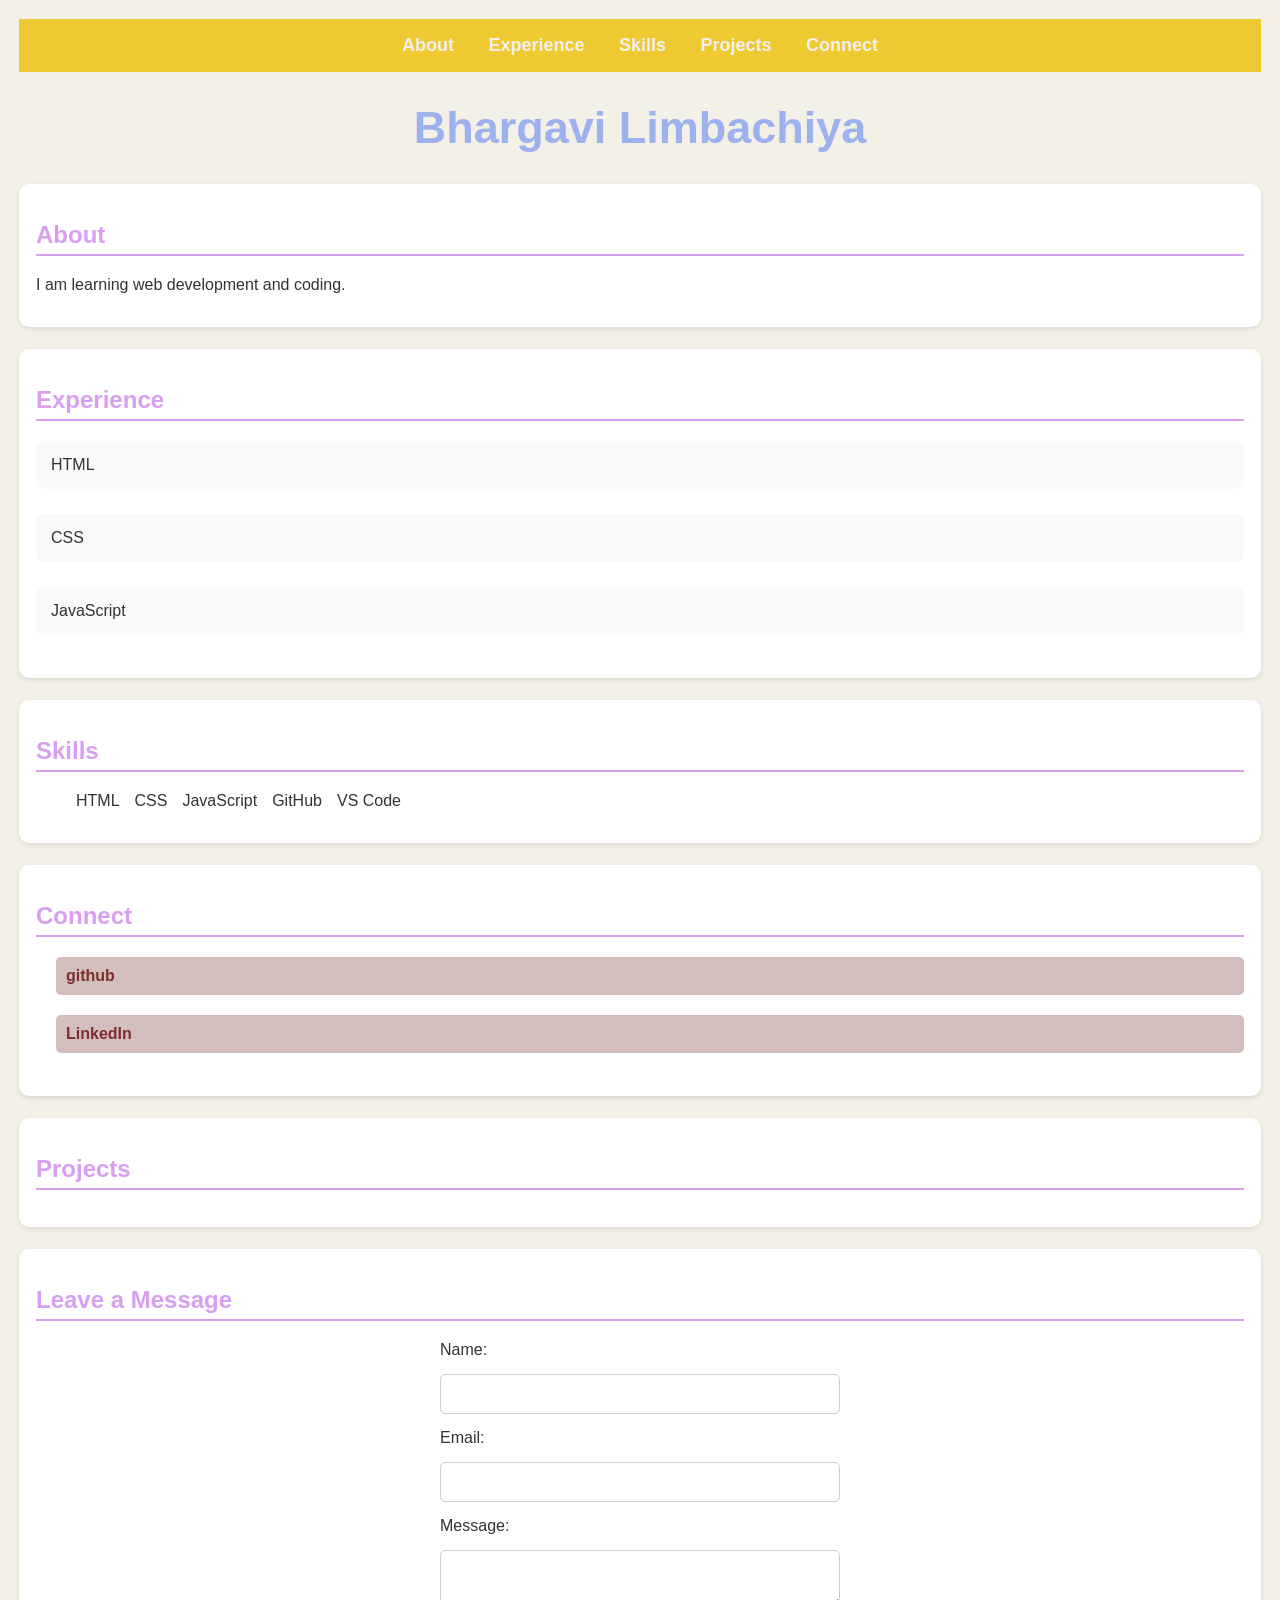
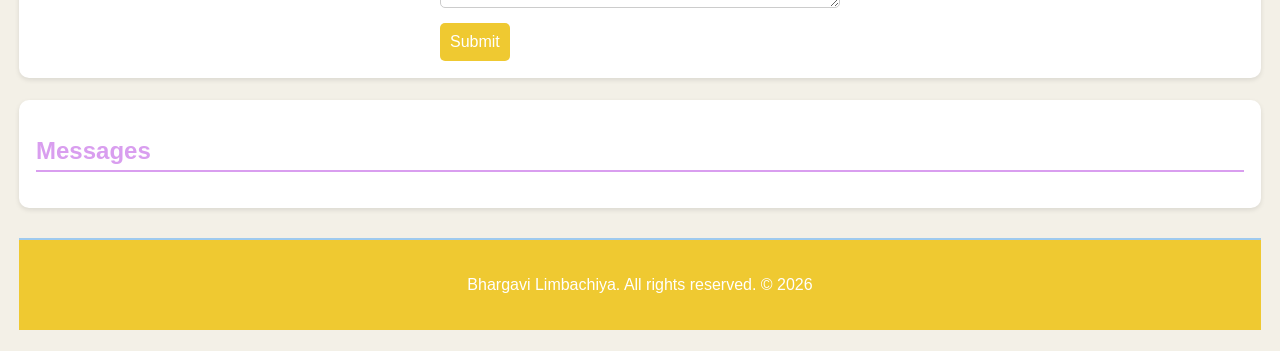
==== index.html @ 686ed402 "form and functionality added" ====
<!DOCTYPE html>
<html>

<head>
    <title>Bhargavi Limbachiya</title>

    <meta charset="UTF-8">
    <meta name="description" content="Personal Portfolio page">
    <meta name="viewport" content="width=device-width, initial-scale=1.0">
    <link rel="stylesheet" href="css/index.css">
</head>
<body>

     <nav>
        <a href="#About">About</a>
        <a href="#Experience">Experience</a>
        <a href="#skills">Skills</a> 
        <a href="#Projects">Projects</a>
        <a href="#Connect">Connect</a>
    </nav>
    
    <h1>Bhargavi Limbachiya</h1>

    <section id="About">
        <h2>About</h2>
        <p>I am learning web development and coding.</p>
    </section>

    <section id="Experience">
        <h2>Experience</h2>

        <ul>
            <li>HTML</li>
            <li>CSS</li>
            <li>JavaScript</li>
        </ul>
    </section>

    <section id="skills">
        <h2>Skills</h2>

        <ul>
        </ul>
    </section>

    <section id="Connect">
        <h2>Connect</h2>

        <ul>
            <li>
                <a href="https://github.com/blimbachiya-design">github</a>
            </li>

            <li>
                <a href="https://www.linkedin.com/in/bhargavi-limbachiya/">LinkedIn</a>
            </li>
        </ul>
    </section>

    <section id="Projects">
        <h2>Projects</h2>
                
        <ul>
        </ul>
    </section>

    <section id="leave-message">
        <h2>Leave a Message</h2>

        <form name="leave_message" id="leave_message">
            <label for="name">Name:</label>
            <input type="text" id="name" name="usersName" required>

            <label for="email">Email:</label>
            <input type="email" id="email" name="usersEmail" required>

            <label for="message">Message:</label>
            <textarea id="message" name="usersMessage" required></textarea>

            <button type="submit">Submit</button>
        </form>
    </section>

    <section id="messages">
        <h2>Messages</h2>
        <ul></ul>
    </section>

    <script src="js/index.js"></script>
</body>
</html
---- css/index.css ----
body {
    background-color: #f3f0e7;
    color: #333;
    font-family: 'Comic Sans MS', cursive, sans-serif;
    margin: 0;
    padding: 19px;
}

nav {
    background-color: #efc931;
    padding: 16px;
    text-align: center;
}

nav a {
    color: #f3f0f0;
    text-decoration: none;
    font-size: 18px;
    margin: 0 15px;
    font-weight: bold;
}

nav a:hover {
    color: #330f0f;
}

h1 {
    color: #9eb1ef;
    text-align: center;
    font-size: 45px;
    margin-top: 30px;
}

h2 {
    color: #d99eef;
    margin-top: 20px;
    border-bottom: 2px solid #d99eef;
    padding-bottom: 5px;
}

section {
    margin: 22px 0;
    padding: 17px;
    background-color: #fff;
    border-radius: 10px;
    box-shadow: 0 2px 5px rgba(0, 0, 0, 0.1);
}

#Experience ul {
    display: flex;
    flex-direction: column;
    gap: 15px;
    padding:0%;
}

#Experience li {
    display: flex;
    justify-content: space-between;
    align-items: center;
    background-color: #f9f9f9;
    padding: 15px;
    border-radius: 8px;
    list-style-type: none;
    margin-bottom: 10px;
}

#Connect ul {
    display: flex;
    flex-direction: column;
    gap: 10px;
    padding:0%;
    list-style-type: square;
    padding-left: 20px;
}

#Connect li {
    background-color: #d3bebe;
    padding: 10px;
    border-radius: 5px;
    list-style-type: none;
    margin-bottom: 10px;
}

#Connect li a {
    color: #660606c8;
    text-decoration: none;
    font-weight: bold;
}

#skills ul {
    display: flex;
    flex-wrap: wrap;
    gap: 15px;
}

#skills li {
    list-style-type: none;
}

form {
    display: flex;
    flex-direction: column;
    gap: 15px;
    max-width: 400px;
    margin: 0 auto;
}

input, textarea {
    padding: 10px;
    border: 1px solid #ccc;
    border-radius: 5px;
    font-size: 16px;
}

button {
    width: fit-content;
    padding: 10px;
    background-color: #efc931;
    color: #fff;
    border: none;
    border-radius: 5px;
    font-size: 16px;
    cursor: pointer;
}

footer {
    text-align: center;
    padding: 20px;
    background-color: #efc931;
    color: #fff;
    margin-top: 30px;
    border-top: 2px solid #9ecaef;}
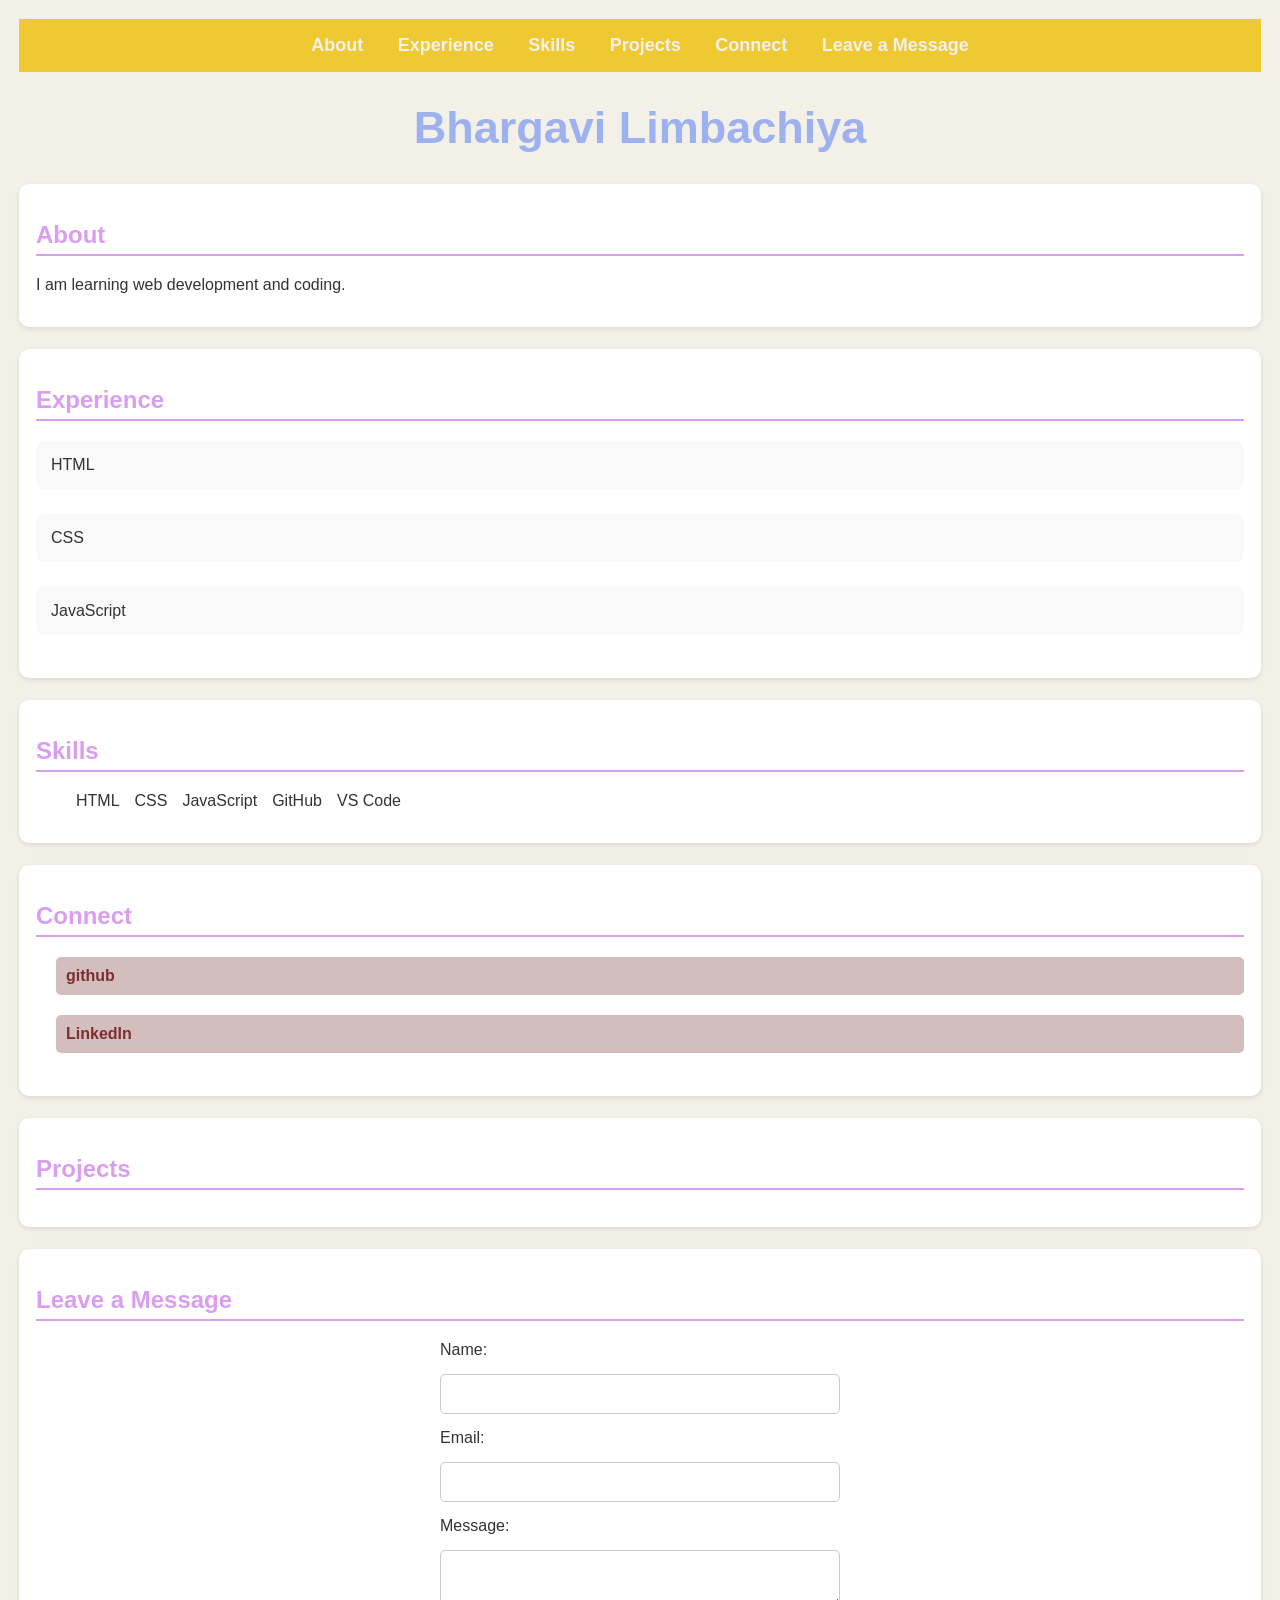
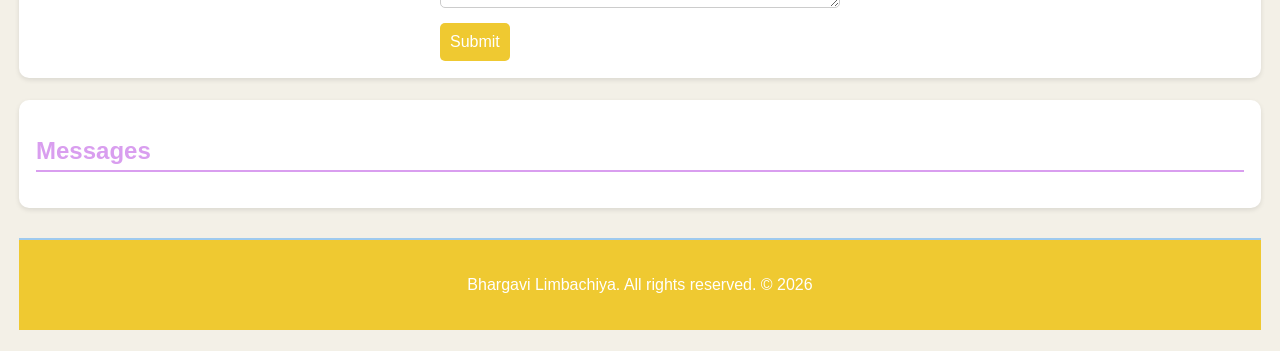
==== commit eb21b97b: "added leave message navigation link" ====
--- a/index.html
+++ b/index.html
@@ -17,6 +17,7 @@
         <a href="#skills">Skills</a> 
         <a href="#Projects">Projects</a>
         <a href="#Connect">Connect</a>
+        <a href="#leave-message">Leave a Message</a>
     </nav>
     
     <h1>Bhargavi Limbachiya</h1>
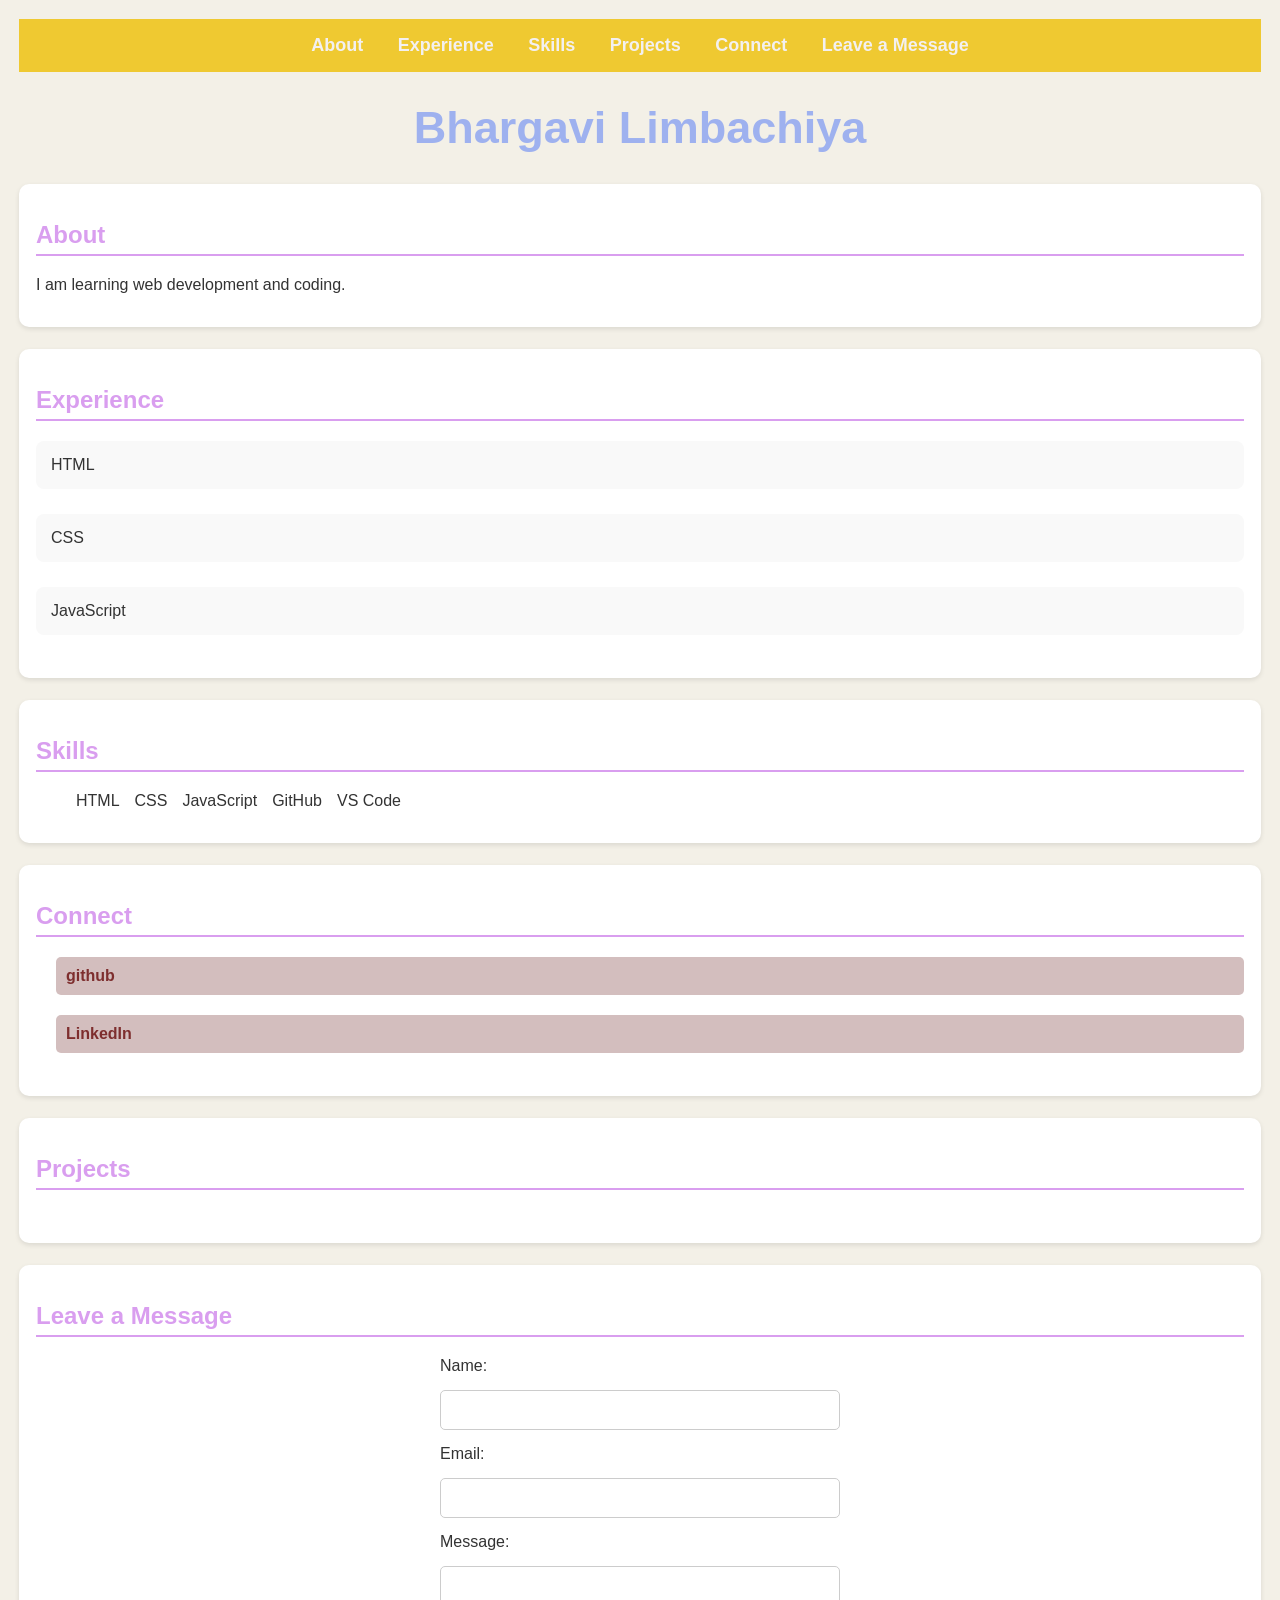
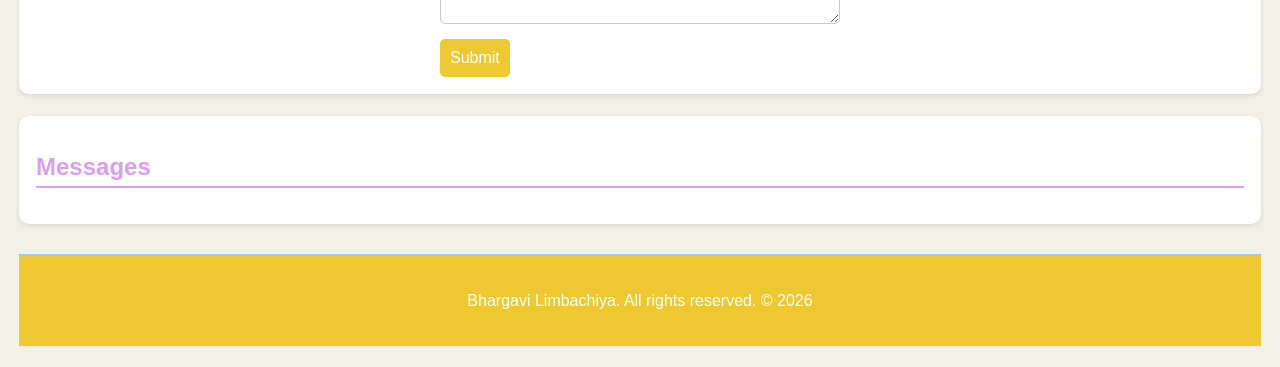
==== commit 80712581: "API fetch completed" ====
--- a/index.html
+++ b/index.html
@@ -15,7 +15,7 @@
         <a href="#About">About</a>
         <a href="#Experience">Experience</a>
         <a href="#skills">Skills</a> 
-        <a href="#Projects">Projects</a>
+        <a href="#projects">Projects</a>
         <a href="#Connect">Connect</a>
         <a href="#leave-message">Leave a Message</a>
     </nav>
--- a/css/index.css
+++ b/css/index.css
@@ -130,4 +130,24 @@
     background-color: #efc931;
     color: #fff;
     margin-top: 30px;
-    border-top: 2px solid #9ecaef;}+    border-top: 2px solid #9ecaef;}
+
+#Projects ul {
+    display: flex;
+    flex-direction: column;
+    gap: 15px;
+    padding:0%;
+    flex-wrap: wrap;
+}
+
+#Projects li {
+    display: flex;
+    justify-content: space-between;
+    align-items: center;
+    background-color: #f9f9f9;
+    color: #333;
+    padding: 15px;
+    border-radius: 8px;
+    list-style-type: none;
+    margin-bottom: 10px;
+}
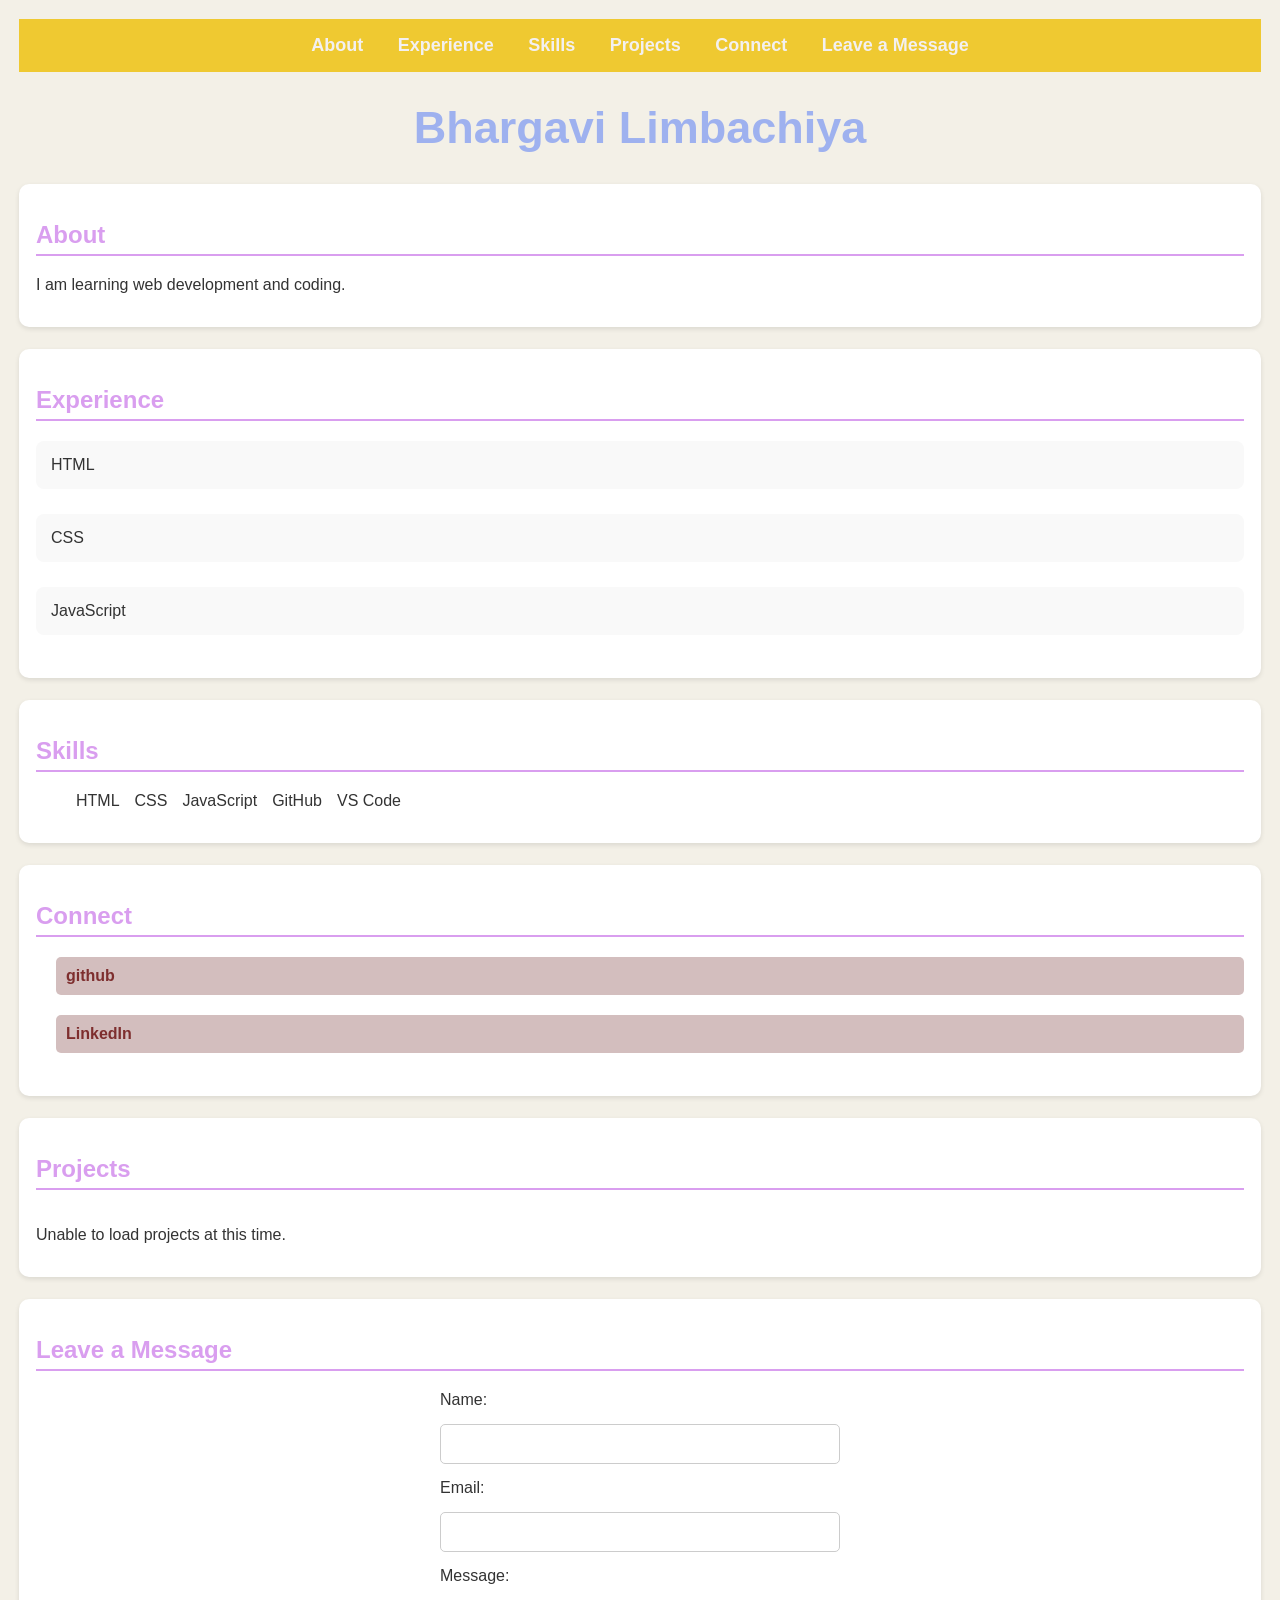
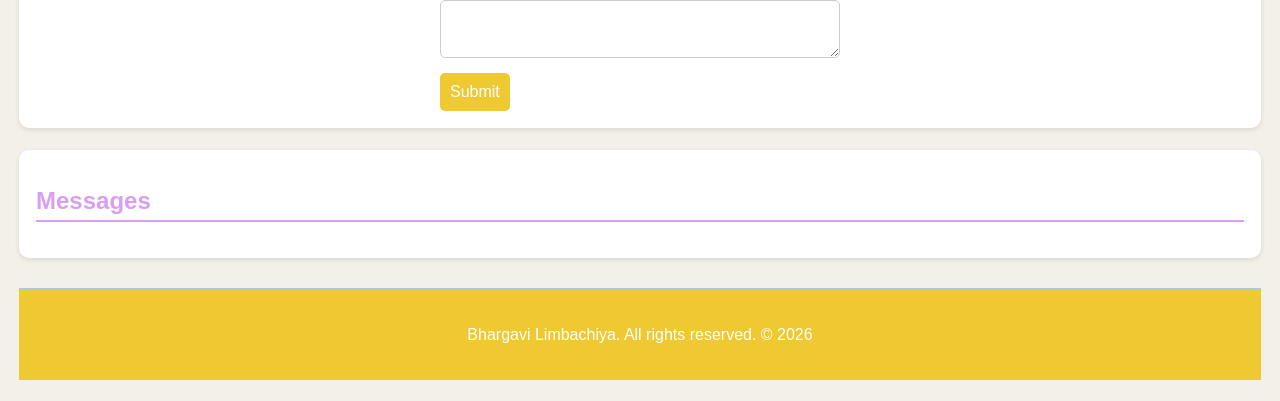
==== commit 747d2170: "fixed lesson 9 feedback fromCTD's Airhub" ====
--- a/index.html
+++ b/index.html
@@ -15,7 +15,7 @@
         <a href="#About">About</a>
         <a href="#Experience">Experience</a>
         <a href="#skills">Skills</a> 
-        <a href="#projects">Projects</a>
+        <a href="#Projects">Projects</a>
         <a href="#Connect">Connect</a>
         <a href="#leave-message">Leave a Message</a>
     </nav>
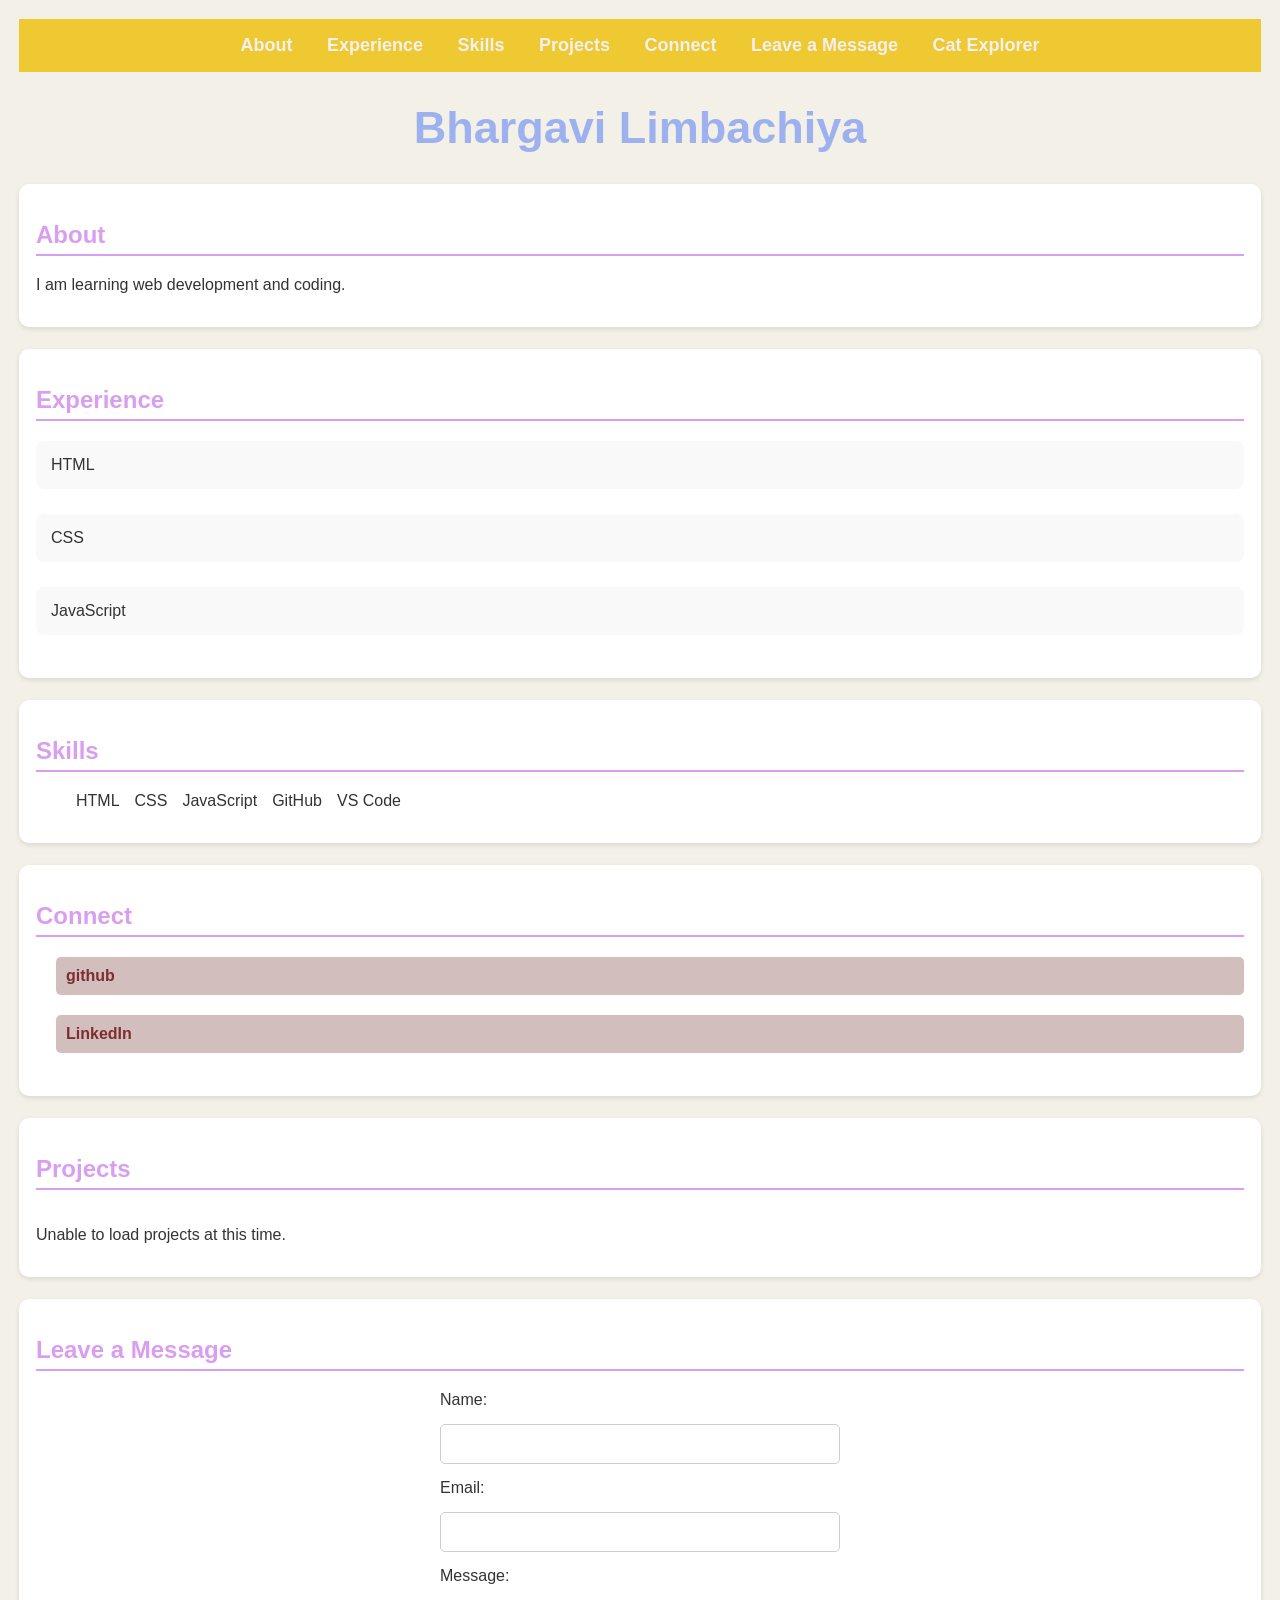
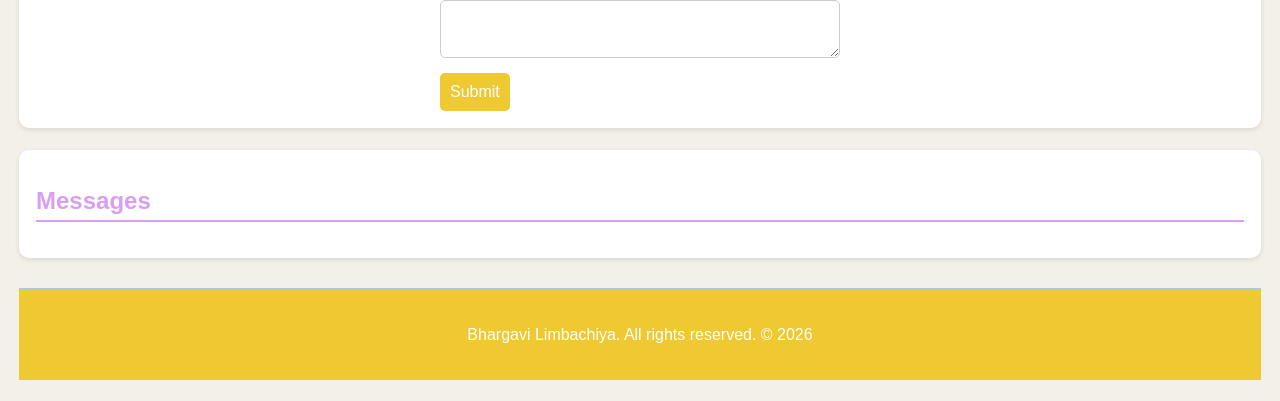
==== commit 88ce5c7f: "added cat explorer open api page" ====
--- a/index.html
+++ b/index.html
@@ -18,6 +18,8 @@
         <a href="#Projects">Projects</a>
         <a href="#Connect">Connect</a>
         <a href="#leave-message">Leave a Message</a>
+
+        <a href="openapi.html">Cat Explorer</a>
     </nav>
     
     <h1>Bhargavi Limbachiya</h1>
@@ -89,4 +91,4 @@
 
     <script src="js/index.js"></script>
 </body>
-</html
+</html>
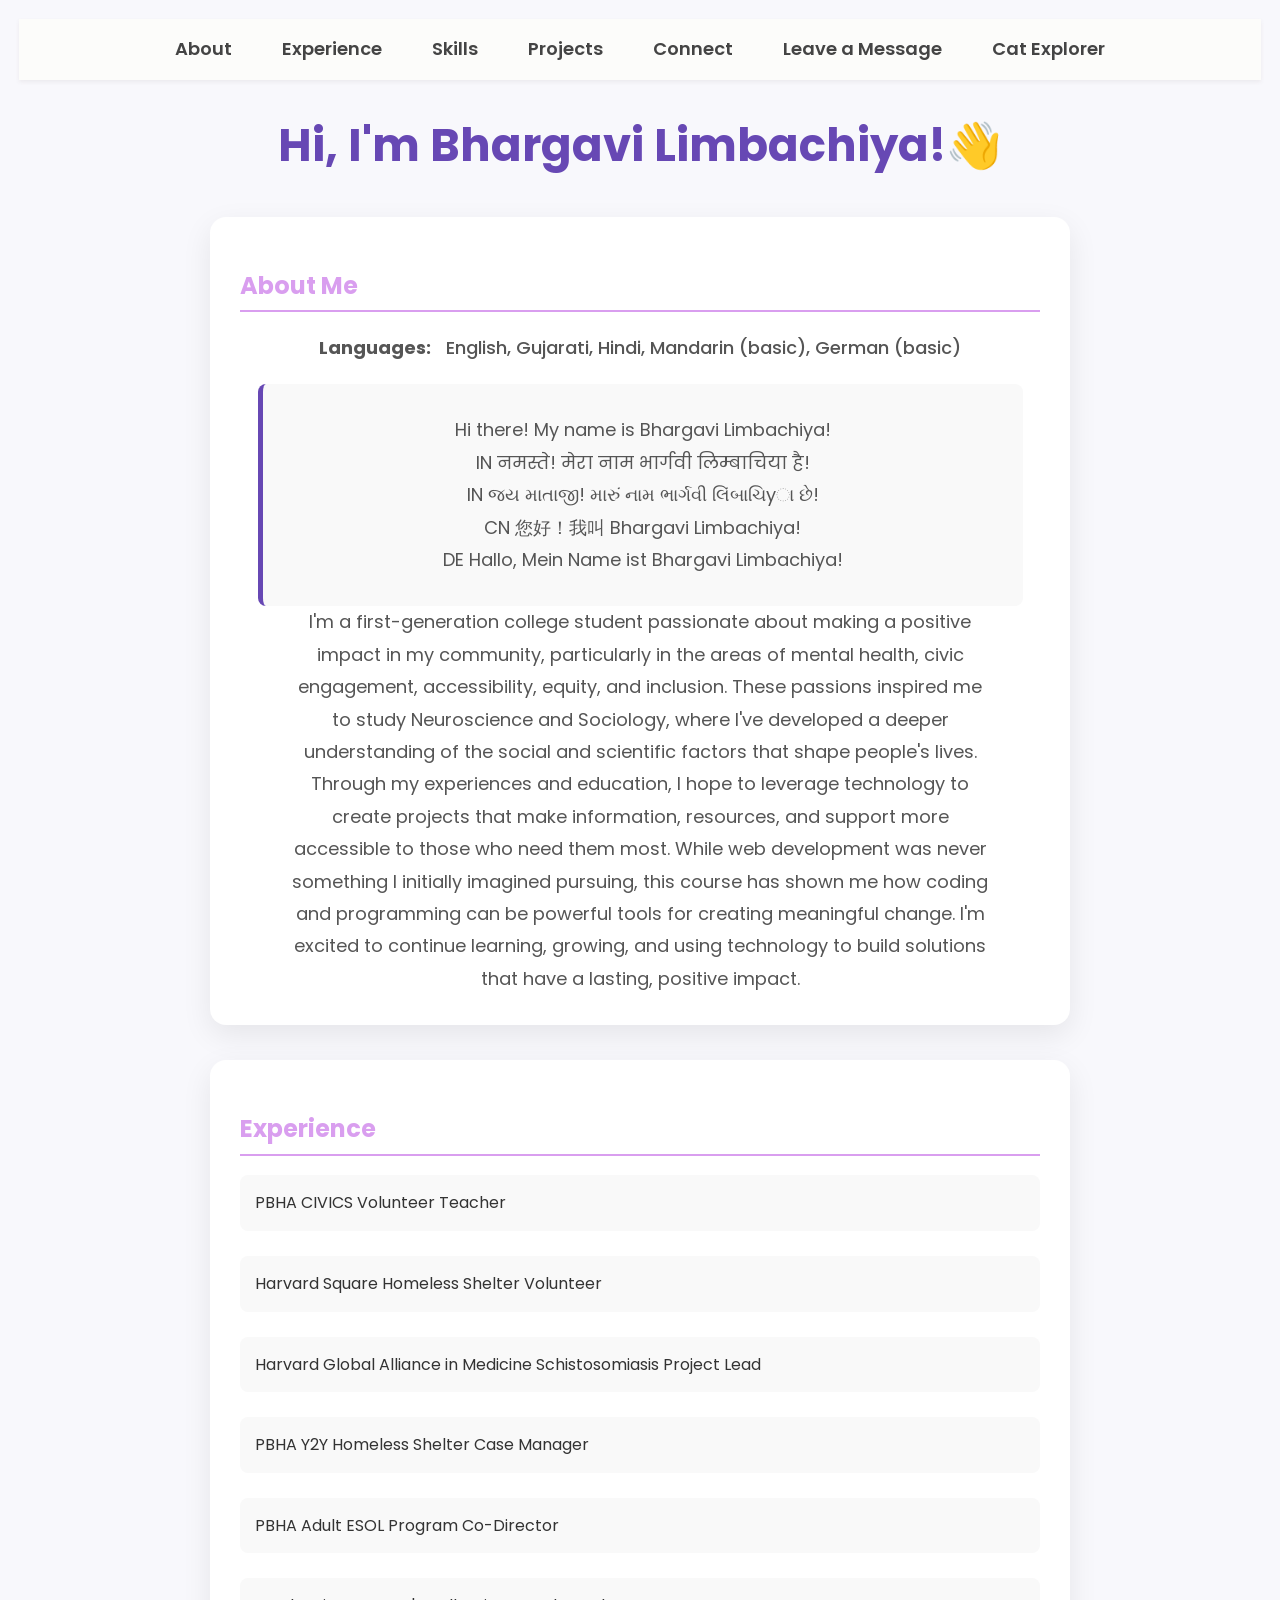
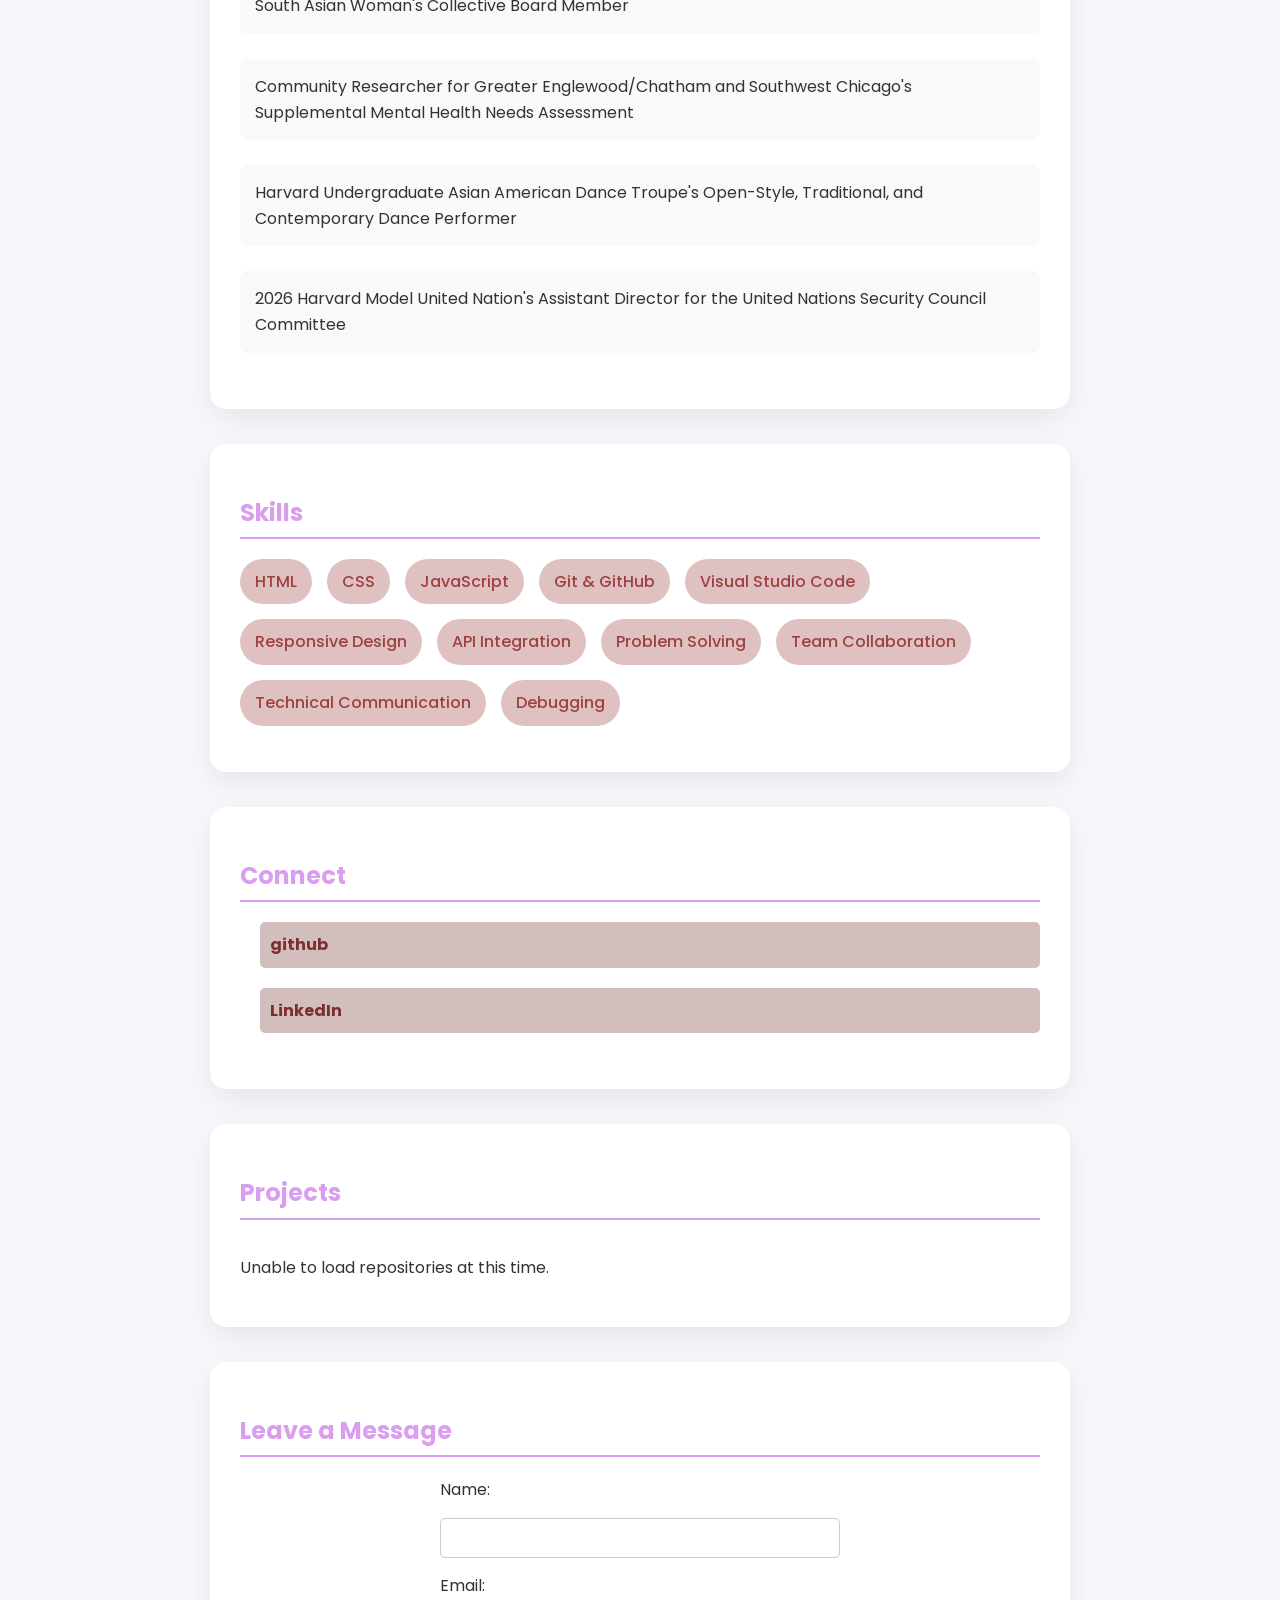
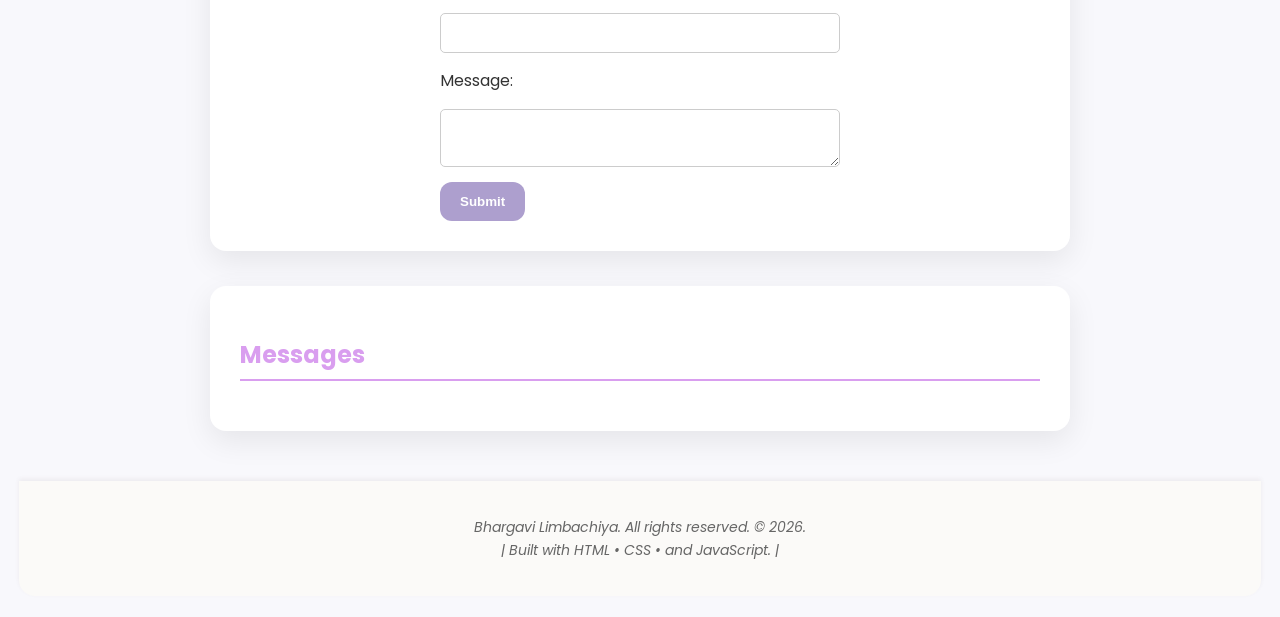
==== commit a9026f7b: "completed final portfolio" ====
--- a/index.html
+++ b/index.html
@@ -8,6 +8,9 @@
     <meta name="description" content="Personal Portfolio page">
     <meta name="viewport" content="width=device-width, initial-scale=1.0">
     <link rel="stylesheet" href="css/index.css">
+    <link rel="preconnect" href="https://fonts.googleapis.com">
+    <link rel="preconnect" href="https://fonts.gstatic.com" crossorigin>
+    <link href="https://fonts.googleapis.com/css2?family=Poppins:wght@300;400;500;600;700&display=swap" rel="stylesheet">
 </head>
 <body>
 
@@ -15,27 +18,47 @@
         <a href="#About">About</a>
         <a href="#Experience">Experience</a>
         <a href="#skills">Skills</a> 
-        <a href="#Projects">Projects</a>
+        <a href="#projects">Projects</a>
         <a href="#Connect">Connect</a>
         <a href="#leave-message">Leave a Message</a>
 
         <a href="openapi.html">Cat Explorer</a>
     </nav>
     
-    <h1>Bhargavi Limbachiya</h1>
+    <h1>Hi, I'm Bhargavi Limbachiya!👋</h1>
 
     <section id="About">
-        <h2>About</h2>
-        <p>I am learning web development and coding.</p>
+        <h2>About Me</h2>
+        <p class="languages">
+             <strong>Languages:</strong> English, Gujarati, Hindi, Mandarin (basic), German (basic) 
+        </p>
+
+        <div class="hello-box">
+
+            <p>Hi there! My name is Bhargavi Limbachiya!</p>
+            <p>IN नमस्ते! मेरा नाम भार्गवी लिम्बाचिया है! </p>
+            <p>IN જય માતાજી! મારું નામ ભાર્ગવી લિંબાચિyા છે!</p>
+            <p>CN 您好！我叫 Bhargavi Limbachiya!</p>
+            <p>DE Hallo, Mein Name ist Bhargavi Limbachiya!</p>
+        </div>
+
+        <p class = "about-text">
+            I'm a first-generation college student passionate about making a positive impact in my community, particularly in the areas of mental health, civic engagement, accessibility, equity, and inclusion. These passions inspired me to study Neuroscience and Sociology, where I've developed a deeper understanding of the social and scientific factors that shape people's lives. Through my experiences and education, I hope to leverage technology to create projects that make information, resources, and support more accessible to those who need them most. While web development was never something I initially imagined pursuing, this course has shown me how coding and programming can be powerful tools for creating meaningful change. I'm excited to continue learning, growing, and using technology to build solutions that have a lasting, positive impact.</p>
     </section>
 
     <section id="Experience">
         <h2>Experience</h2>
 
         <ul>
-            <li>HTML</li>
-            <li>CSS</li>
-            <li>JavaScript</li>
+            <li>PBHA CIVICS Volunteer Teacher</li>
+            <li>Harvard Square Homeless Shelter Volunteer</li>
+            <li>Harvard Global Alliance in Medicine Schistosomiasis Project Lead</li>
+            <li>PBHA Y2Y Homeless Shelter Case Manager</li>
+            <li>PBHA Adult ESOL Program Co-Director</li>
+            <li>South Asian Woman's Collective Board Member</li>
+            <li>Community Researcher for Greater Englewood/Chatham and Southwest Chicago's Supplemental Mental Health Needs Assessment</li>
+            <li>Harvard Undergraduate Asian American Dance Troupe's Open-Style, Traditional, and Contemporary Dance Performer</li>
+            <li>2026 Harvard Model United Nation's Assistant Director for the United Nations Security Council Committee</li>
         </ul>
     </section>
 
@@ -60,11 +83,10 @@
         </ul>
     </section>
 
-    <section id="Projects">
+    <section id="projects">
         <h2>Projects</h2>
                 
-        <ul>
-        </ul>
+        <ul></ul>
     </section>
 
     <section id="leave-message">
--- a/css/index.css
+++ b/css/index.css
@@ -1,35 +1,62 @@
 
 body {
-    background-color: #f3f0e7;
+    background-color: #f8f8fc;
     color: #333;
-    font-family: 'Comic Sans MS', cursive, sans-serif;
+    font-family: 'Poppins', sans-serif;
     margin: 0;
     padding: 19px;
+    line-height: 1.6;
 }
 
 nav {
-    background-color: #efc931;
+    position: sticky;
+    top: 0;
+
+    display: flex;
+    justify-content: center;
+    gap: 20px;
+    background-color: #fcfcfa;
+    backdrop-filter: blur(10px);
     padding: 16px;
-    text-align: center;
+    box-shadow: 0 2px 4px rgba(104, 85, 85, 0.082);
+    text-align: center;
+    z-index: 1000;
 }
 
 nav a {
-    color: #f3f0f0;
+    color: #444;
     text-decoration: none;
     font-size: 18px;
     margin: 0 15px;
-    font-weight: bold;
+    font-weight: 600;
+    transition: color 0.3s ease;
 }
 
 nav a:hover {
-    color: #330f0f;
+    color: #9785ba;
 }
 
 h1 {
-    color: #9eb1ef;
+    color: #6748b4;
     text-align: center;
     font-size: 45px;
     margin-top: 30px;
+}
+
+#hero {
+    text-align: center;
+    background-color: #e0c1c1;
+    padding: 30px;
+    border-radius: 12px;
+    margin-top: 30px;
+    box-shadow: 0 4px 8px rgba(248, 6, 6, 0.187);
+}
+
+#hero p {
+    text-align: center;
+    font-size: 20px;
+    color: #666;
+    margin-top: 10px;
 }
 
 h2 {
@@ -40,12 +67,65 @@
 }
 
 section {
-    margin: 22px 0;
-    padding: 17px;
-    background-color: #fff;
-    border-radius: 10px;
-    box-shadow: 0 2px 5px rgba(0, 0, 0, 0.1);
-}
+    margin: 35px auto;
+    max-width: 800px;
+    padding: 30px;
+    background: #ffffff;
+    border-radius: 16px;
+    box-shadow: 0 10px 30px rgba(0, 0, 0, 0.08);
+    transition:cubic-bezier(1, 0, 0, 1) 0.3s;
+}
+
+section:hover {
+    transform: translateY(-5px);
+    box-shadow: 0 15px 40px rgba(0, 0, 0, 0.12);
+}
+
+.languages {
+    display: flex;
+    flex-wrap: wrap;
+    gap: 15px;
+    justify-content: center;
+    margin-top: 20px;
+    font-size: 16px;
+    font-weight: 500;
+    color: #850e0eb7;
+    margin-bottom: 20px;
+}
+
+.hello-box {
+    background-color: #f9f9f9;
+    padding: 30px;
+    border-left: 5px solid #6748b4;
+    border-radius: 8px;
+    margin:auto;
+    margin-top: 20px;
+    font-size: 22px;
+    color: #555;
+    max-width: 700px;
+}
+
+.hello-box strong {
+    color: #6748b4;
+    font-weight: 600;
+}
+
+.hello-box p {
+    margin-top: 10px;
+    font-size: 18px;
+    color: #666;
+    line-height: 1.6;
+}
+
+.about-text {
+    font-size: 18px;
+    margin: 12px 0;
+    color: #555;
+    line-height: 1.8;
+    text-align: center;
+    max-width: 700px;
+    margin: 0 auto;
+}    
 
 #Experience ul {
     display: flex;
@@ -92,10 +172,55 @@
     display: flex;
     flex-wrap: wrap;
     gap: 15px;
+    padding:0%;
 }
 
 #skills li {
     list-style-type: none;
+    background-color: #e0c1c1;
+    padding: 10px 15px;
+    color: #850e0eb7;
+    border-radius: 999px;
+    font-weight: 500;
+}
+
+#projects ul {
+    display: grid;
+    grid-template-columns: repeat(auto-fit, minmax(300px, 1fr));
+    gap: 15px;
+    padding:0%;
+}
+
+#projects li {
+    background-color: #f8f8fc;
+    padding: 18px;
+    border-radius: 12px;
+    list-style-type: none;
+    box-shadow: 0 4px 8px rgba(0, 0, 0, 0.1);
+    transition: transform 0.3s ease, box-shadow 0.3s ease;
+}
+
+#projects li:hover {
+    transform: translateY(-5px);
+    box-shadow: 0 10px 20px rgba(0, 0, 0, 0.15);
+}
+
+a {
+    transition: color 0.3s ease;
+}
+
+a:hover {
+    color: #c9c0d9;
+    opacity: 0.8;
+}
+
+#About p {
+    font-size: 18px;
+    color: #555;
+    line-height: 1.8;
+    text-align: center;
+    max-width: 700px;
+    margin: 0 auto;
 }
 
 form {
@@ -115,39 +240,44 @@
 
 button {
     width: fit-content;
-    padding: 10px;
-    background-color: #efc931;
+    padding: 12px 20px;
+    background-color: #ad9fce;
     color: #fff;
     border: none;
-    border-radius: 5px;
-    font-size: 16px;
+    border-radius: 12px;
+    font-weight: 600;
+    transition: background-color 0.3s ease;
     cursor: pointer;
 }
 
+button:hover {
+    background-color: #2e1954;
+    transform: translateY(-2px);
+}
+
 footer {
     text-align: center;
-    padding: 20px;
-    background-color: #efc931;
-    color: #fff;
-    margin-top: 30px;
-    border-top: 2px solid #9ecaef;}
-
-#Projects ul {
-    display: flex;
-    flex-direction: column;
-    gap: 15px;
-    padding:0%;
-    flex-wrap: wrap;
-}
-
-#Projects li {
-    display: flex;
-    justify-content: space-between;
-    align-items: center;
-    background-color: #f9f9f9;
-    color: #333;
-    padding: 15px;
-    border-radius: 8px;
-    list-style-type: none;
-    margin-bottom: 10px;
-}+    padding: 35px;
+    background-color: #fbfaf8;
+    color: #666;
+    margin-top: 50px;
+    border-top: none;
+    border-radius: 0 0 16px 16px;
+    box-shadow: 0 -2px 4px rgba(104, 85, 85, 0.082);
+}
+
+footer p {
+    margin: 0;
+    font-size: 14px;
+    color: #666;
+    line-height: 1.6;
+}
+
+footer p:last-child {
+    margin-top: 10px;
+    margin: 0;
+    font-size: 14px;
+    color: #666;
+    line-height: 1.6;
+    font-style: italic;
+}
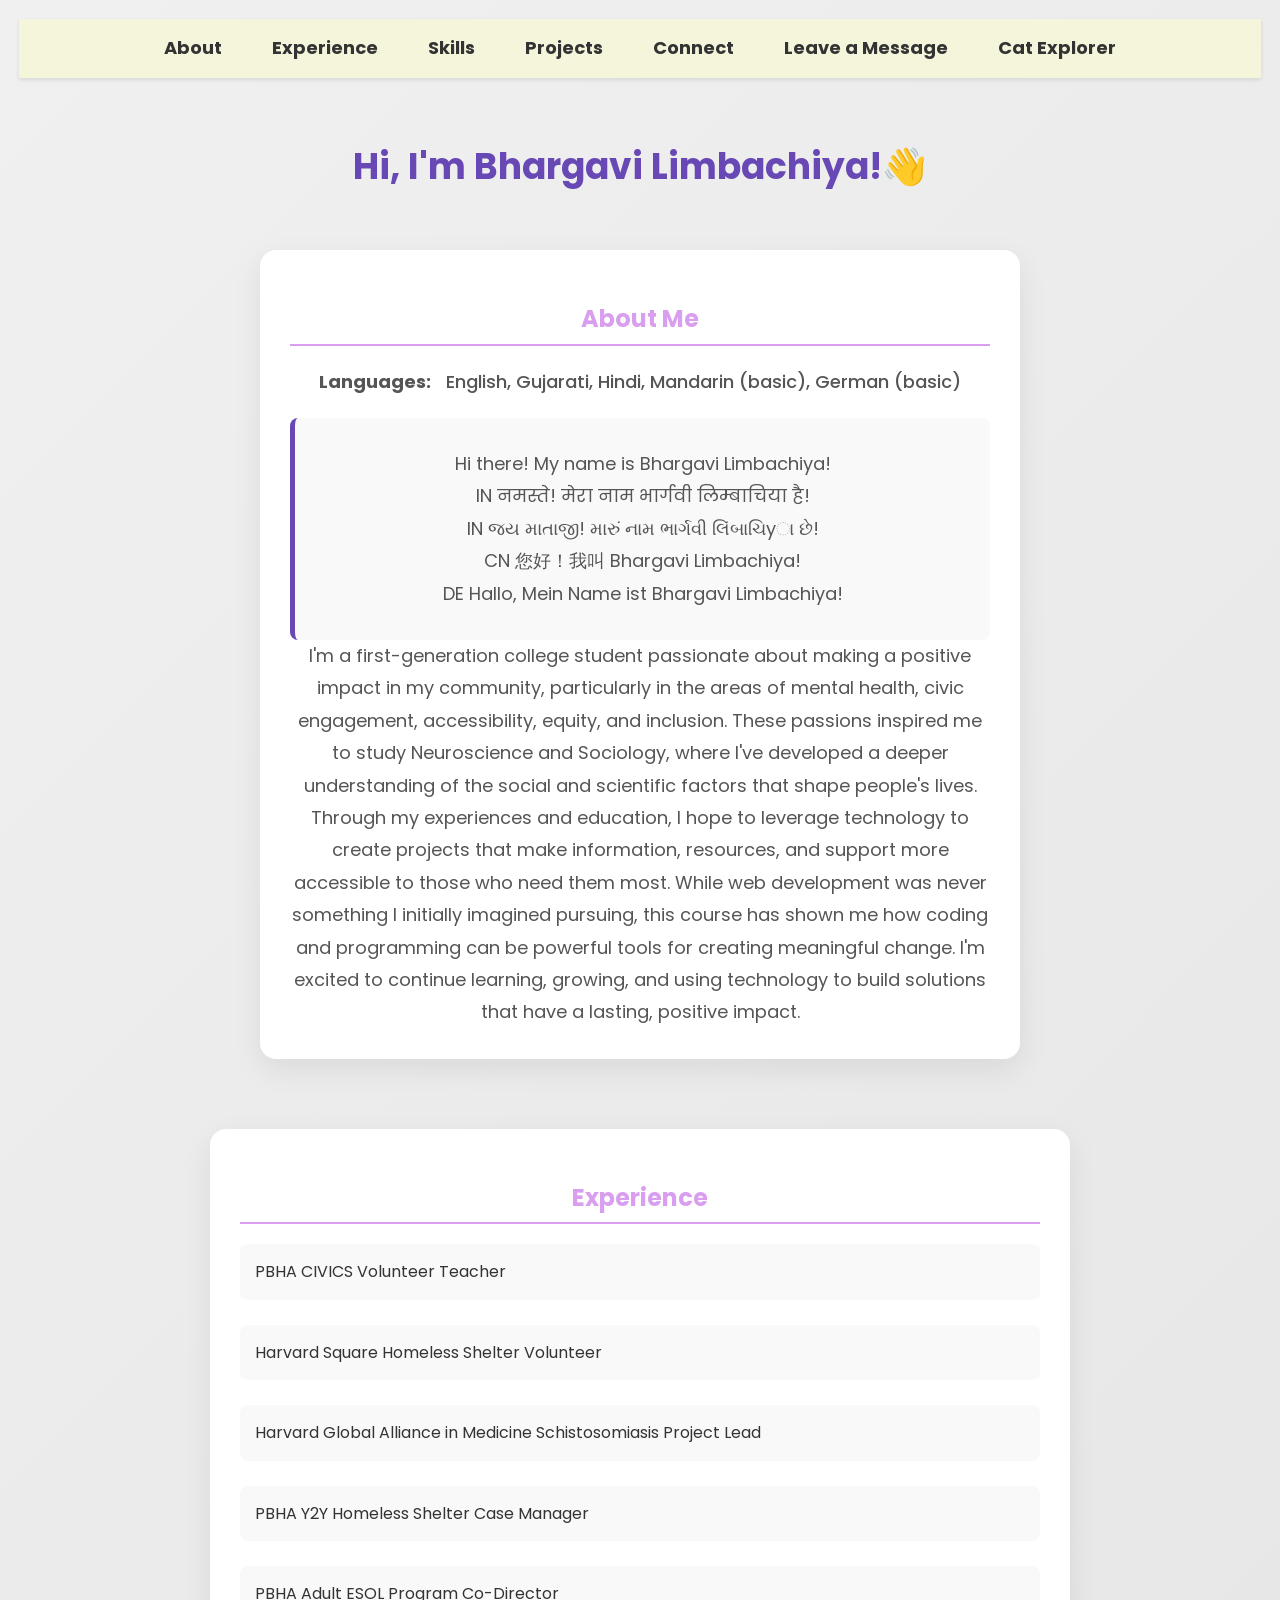
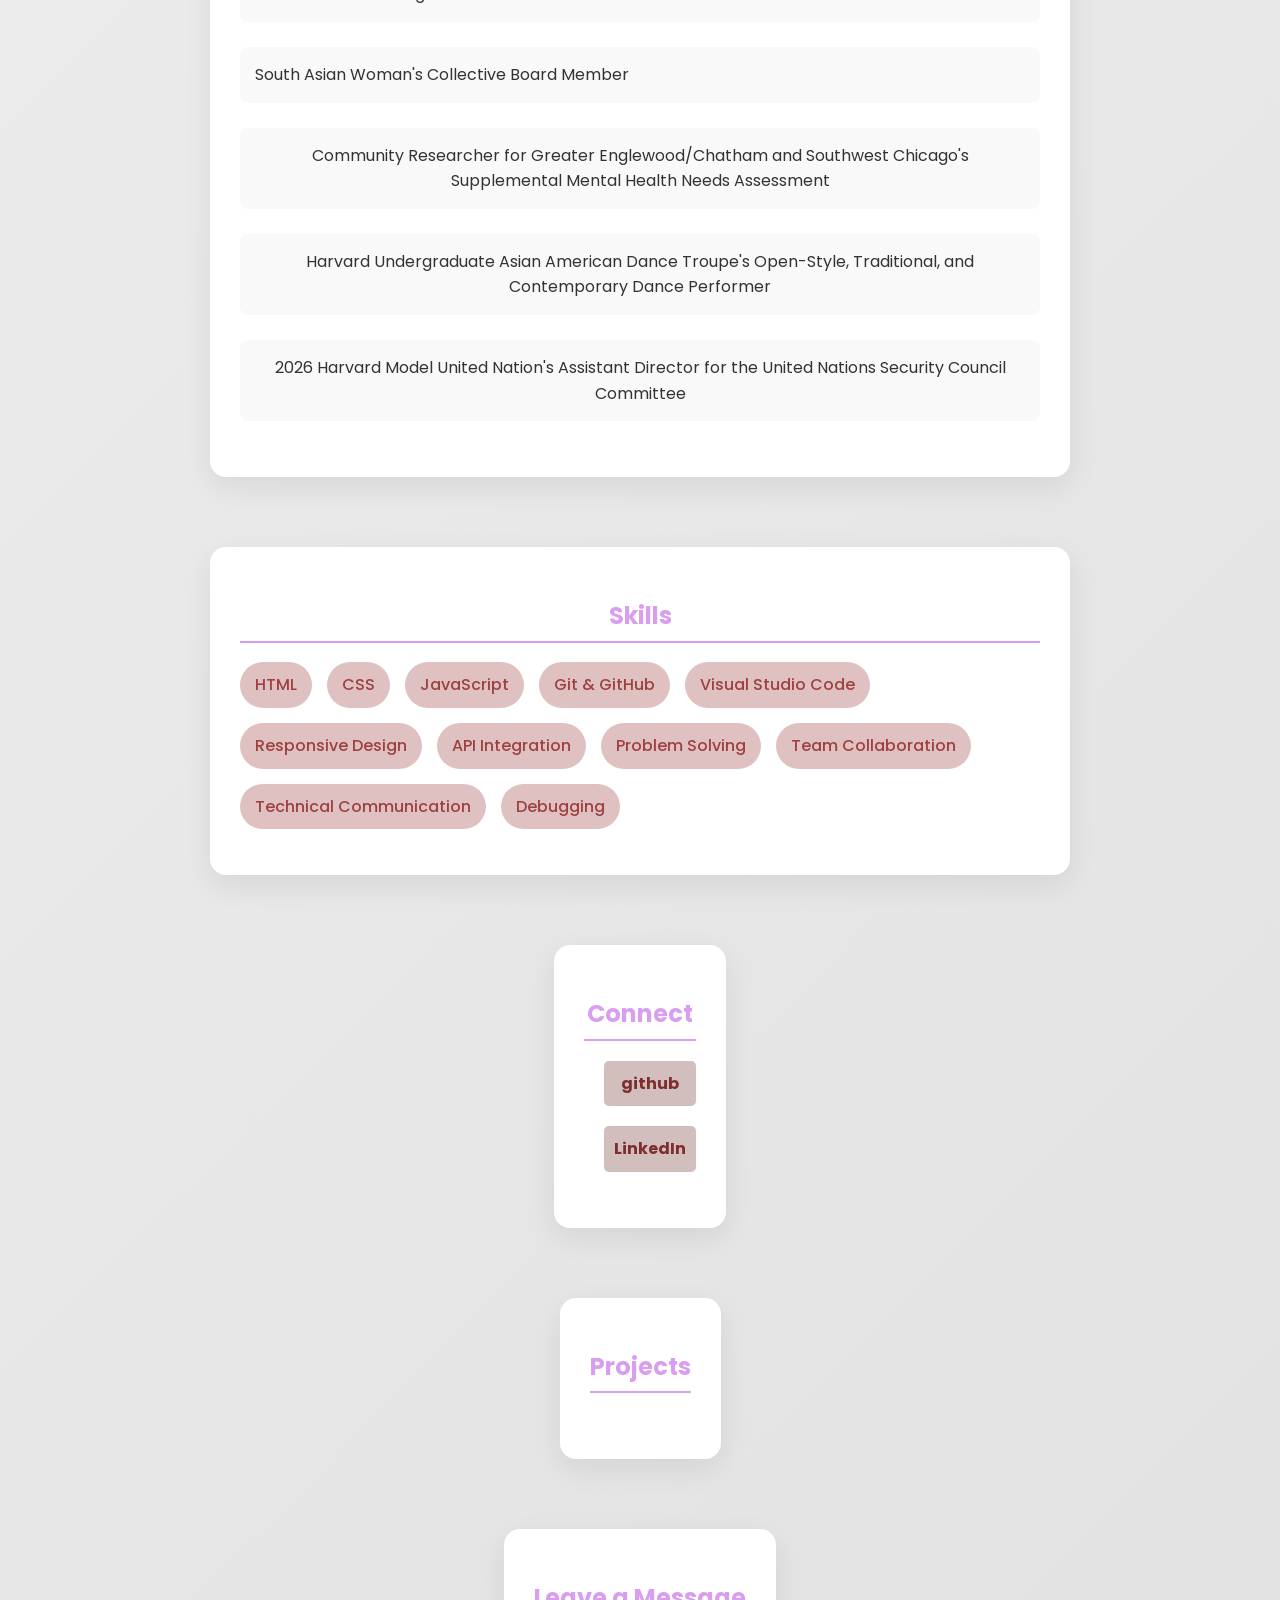
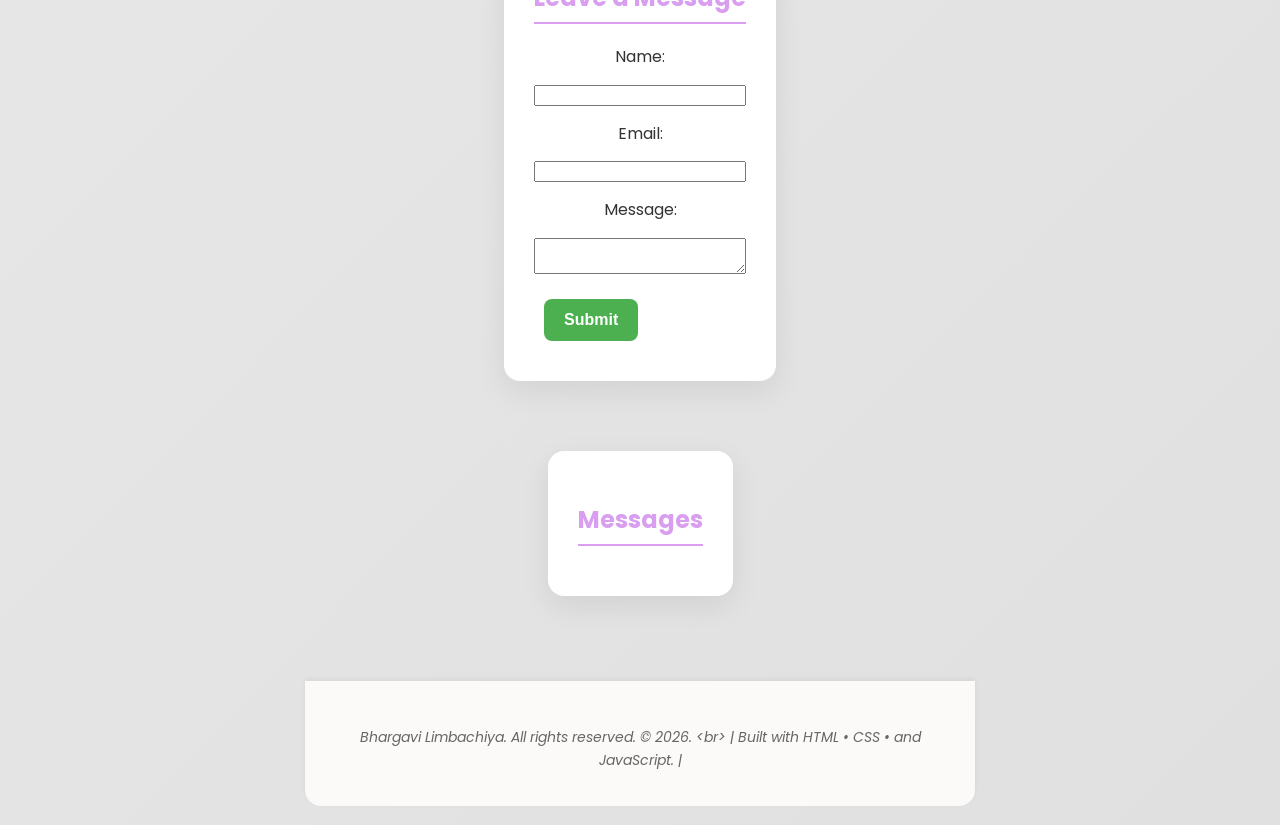
==== commit 48cc7872: "Final reviewer feedback" ====
--- a/index.html
+++ b/index.html
@@ -11,6 +11,7 @@
     <link rel="preconnect" href="https://fonts.googleapis.com">
     <link rel="preconnect" href="https://fonts.gstatic.com" crossorigin>
     <link href="https://fonts.googleapis.com/css2?family=Poppins:wght@300;400;500;600;700&display=swap" rel="stylesheet">
+    <link rel="stylesheet" href="css/openapi.css">
 </head>
 <body>
 
@@ -112,5 +113,6 @@
     </section>
 
     <script src="js/index.js"></script>
+
 </body>
 </html>
--- a/css/index.css
+++ b/css/index.css
@@ -45,7 +45,7 @@
 
 #hero {
     text-align: center;
-    background-color: #e0c1c1;
+    background-color: #f3edff;
     padding: 30px;
     border-radius: 12px;
     margin-top: 30px;
@@ -73,7 +73,7 @@
     background: #ffffff;
     border-radius: 16px;
     box-shadow: 0 10px 30px rgba(0, 0, 0, 0.08);
-    transition:cubic-bezier(1, 0, 0, 1) 0.3s;
+    transition: transform 0.3s ease, box-shadow 0.3s ease;
 }
 
 section:hover {
@@ -184,6 +184,13 @@
     font-weight: 500;
 }
 
+#skills li:hover {
+    background-color: #d99eef;
+    color: #fff;
+    transform: translateY(-2px);
+    box-shadow: 0 4px 8px rgba(0, 0, 0, 0.1);
+}
+
 #projects ul {
     display: grid;
     grid-template-columns: repeat(auto-fit, minmax(300px, 1fr));
@@ -205,6 +212,18 @@
     box-shadow: 0 10px 20px rgba(0, 0, 0, 0.15);
 }
 
+#projects a{
+    text-decoration: none;
+    color: #6748b4;
+    font-weight: 600;
+    font-size: 18px;
+    transition: color 0.3s ease;
+}
+
+#projects a:hover {
+    color: #9785ba;
+}
+
 a {
     transition: color 0.3s ease;
 }
@@ -231,7 +250,10 @@
     margin: 0 auto;
 }
 
-input, textarea {
+input:focus, textarea:focus {
+    outline: none;
+    border-color: #baa7ea;
+    box-shadow: 0 0 5px rgba(103, 72, 180, 0.5);
     padding: 10px;
     border: 1px solid #ccc;
     border-radius: 5px;
@@ -255,6 +277,33 @@
     transform: translateY(-2px);
 }
 
+#messages button {
+    background-color: #4CAF50;
+    color: white;
+    padding: 12px 20px;
+    font-size: 16px;
+    margin: 10px;
+    margin-left: 10px;
+    border: none;
+    border-radius: 8px;
+    cursor: pointer;
+    transition: background-color 0.3s ease;
+}
+
+#messages li {
+    background-color: #f9f9f9;
+    flex-wrap: wrap;
+    display: flex;
+    justify-content: space-between;
+    align-items:center;
+    padding: 15px;
+    gap: 10px;
+    border-radius: 8px;
+    margin-bottom: 10px;
+    list-style-type: none;
+    box-shadow: 0 4px 8px rgba(0, 0, 0, 0.1);
+}
+
 footer {
     text-align: center;
     padding: 35px;
@@ -275,9 +324,7 @@
 
 footer p:last-child {
     margin-top: 10px;
-    margin: 0;
     font-size: 14px;
     color: #666;
-    line-height: 1.6;
     font-style: italic;
 }
--- a/css/openapi.css
+++ b/css/openapi.css
@@ -0,0 +1,116 @@
+body {
+    font-family: 'Poppins', sans-serif;
+    background: linear-gradient(135deg, #f0f0f0, #e0e0e0);
+    color: #333;
+    margin: 0;
+    min-height: 100vh;
+    display: flex;
+    flex-direction: column;
+    align-items: center;
+    text-align: center;
+    background-color: #f0f0f0;
+}
+
+nav {
+    width: 100%;
+    display: flex;
+    background: beige;
+    padding: 15px 0;
+    box-shadow: 0 2px 4px rgba(0, 0, 0, 0.1);
+    margin-bottom: 30px;
+}
+
+nav a {
+    text-decoration: none;
+    color: #333;
+    font-weight: bold;
+    font-size: 18px;
+    transition: color 0.3s ease;
+}
+
+nav a:hover {
+    color: #6748b4;
+}
+
+main {
+    flex: 1;
+    display: flex;
+    flex-direction: column;
+    justify-content: center;
+    align-items: center;
+    width: 100%;
+    max-width: 800px;
+    padding: 40px 20px;
+    background-color: #fff;
+    border-radius: 12px;
+    box-shadow: 0 4px 8px rgba(0, 0, 0, 0.1);
+}
+
+h1 {
+    font-size: 36px;
+    color: #6748b4;
+    margin-bottom: 20px;
+}
+
+p {
+    font-size: 18px;
+    color: #666;
+    line-height: 1.6;
+    margin-bottom: 30px;
+    max-width: 600px;
+}
+
+button {
+    background-color: #4CAF50;
+    color: white;
+    padding: 12px 20px;
+    font-size: 16px;
+    margin: 10px;
+    border: none;
+    border-radius: 8px;
+    cursor: pointer;
+    transition: background-color 0.3s ease;
+}
+
+button:hover {
+    background-color: #45a049;
+    transform: translateY(-2px);
+    box-shadow: 0 4px 8px rgba(0, 0, 0, 0.2);
+}
+#cat-container {
+    margin-top: 30px;
+    display: flex;
+    flex-direction: column;
+    align-items: center;
+    justify-content: center;
+    text-align: center;
+    gap: 20px;
+    padding: 20px;
+    background: #f9f9f9;
+    border-radius: 12px;
+    box-shadow: 0 4px 8px rgba(248, 6, 6, 0.187);
+    max-width: 700px;
+}
+
+img {
+    width: 100%;
+    max-width: 400px;
+    border-radius: 20px;
+    box-shadow: 0 4px 8px rgba(0, 0, 0, 0.1);
+    margin-top: 25px;
+}
+
+#cat-container h2,
+#cat-container h3 {
+    color: #8b7ab4;
+    margin-bottom: 10px;
+}
+
+#cat-container p {
+    font-size: 18px;
+    color: #555;
+    margin: 0;
+    line-height: 1.5;
+}
+
+
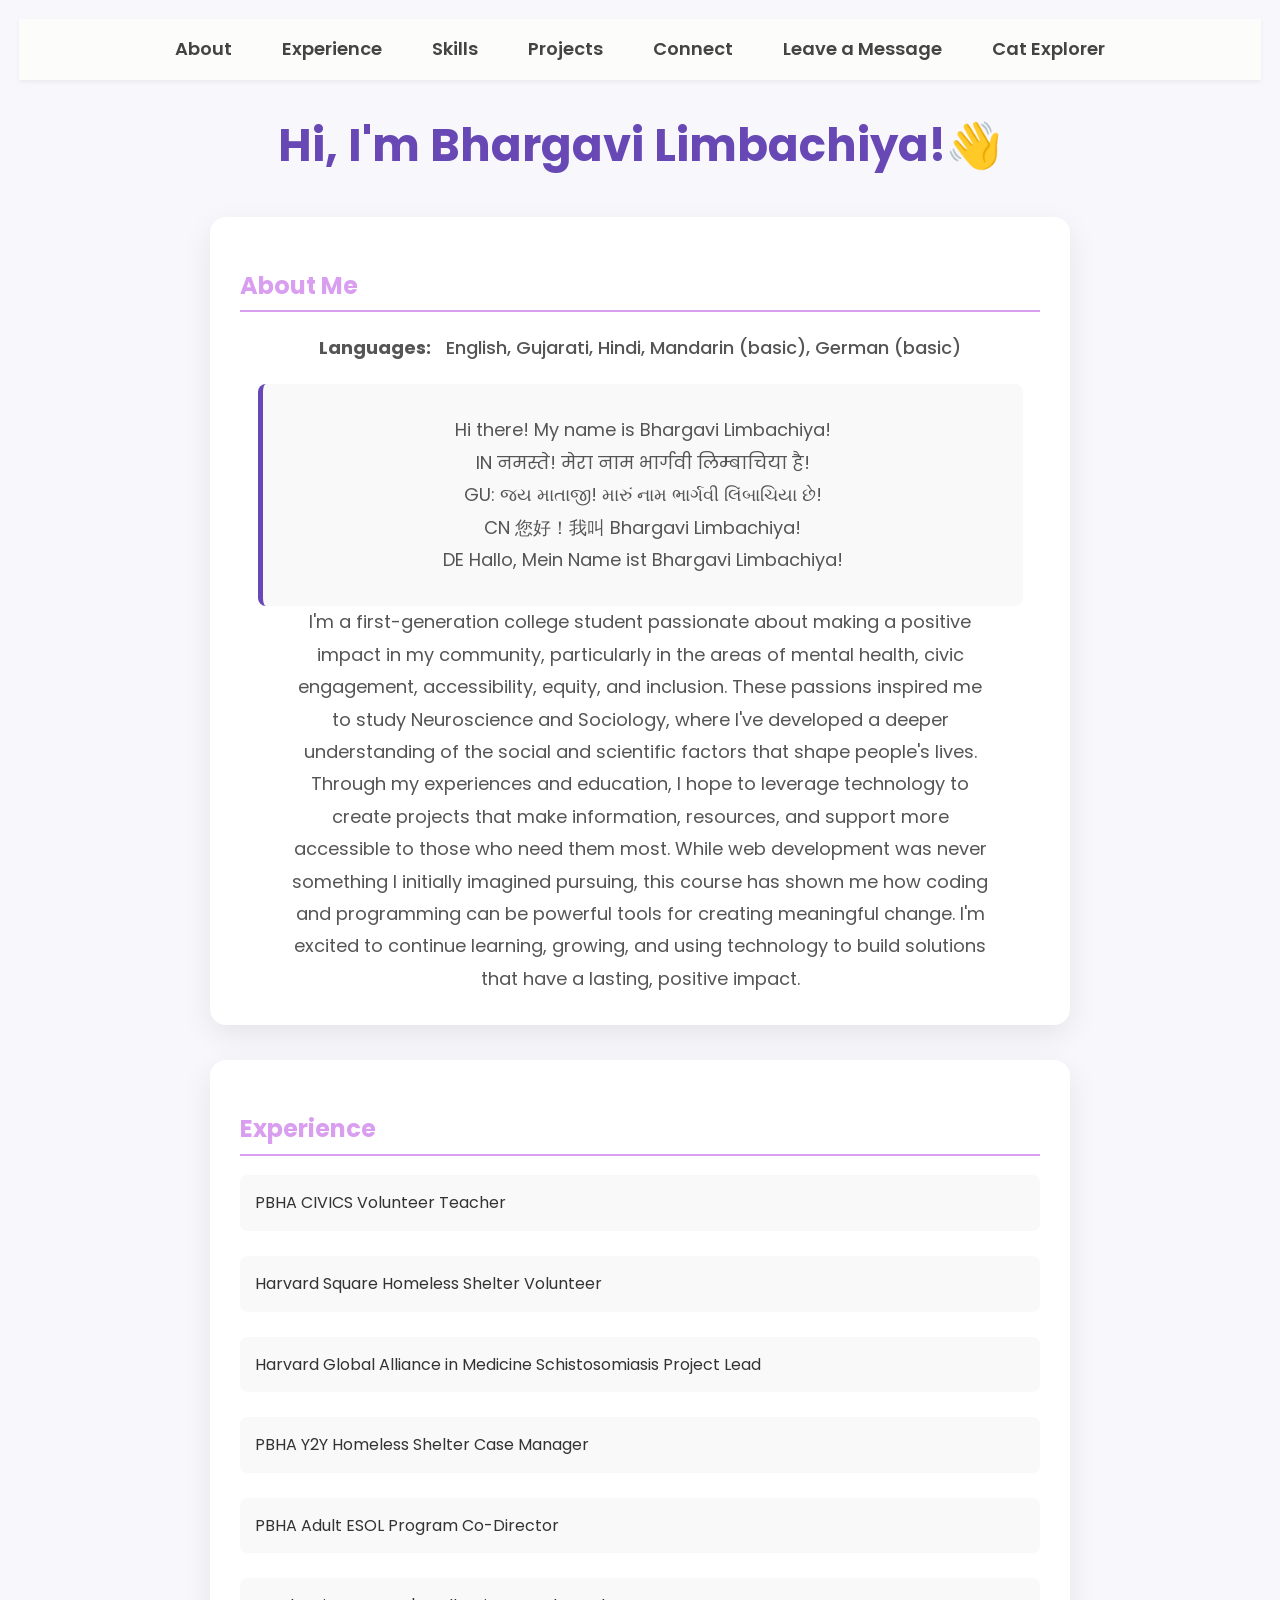
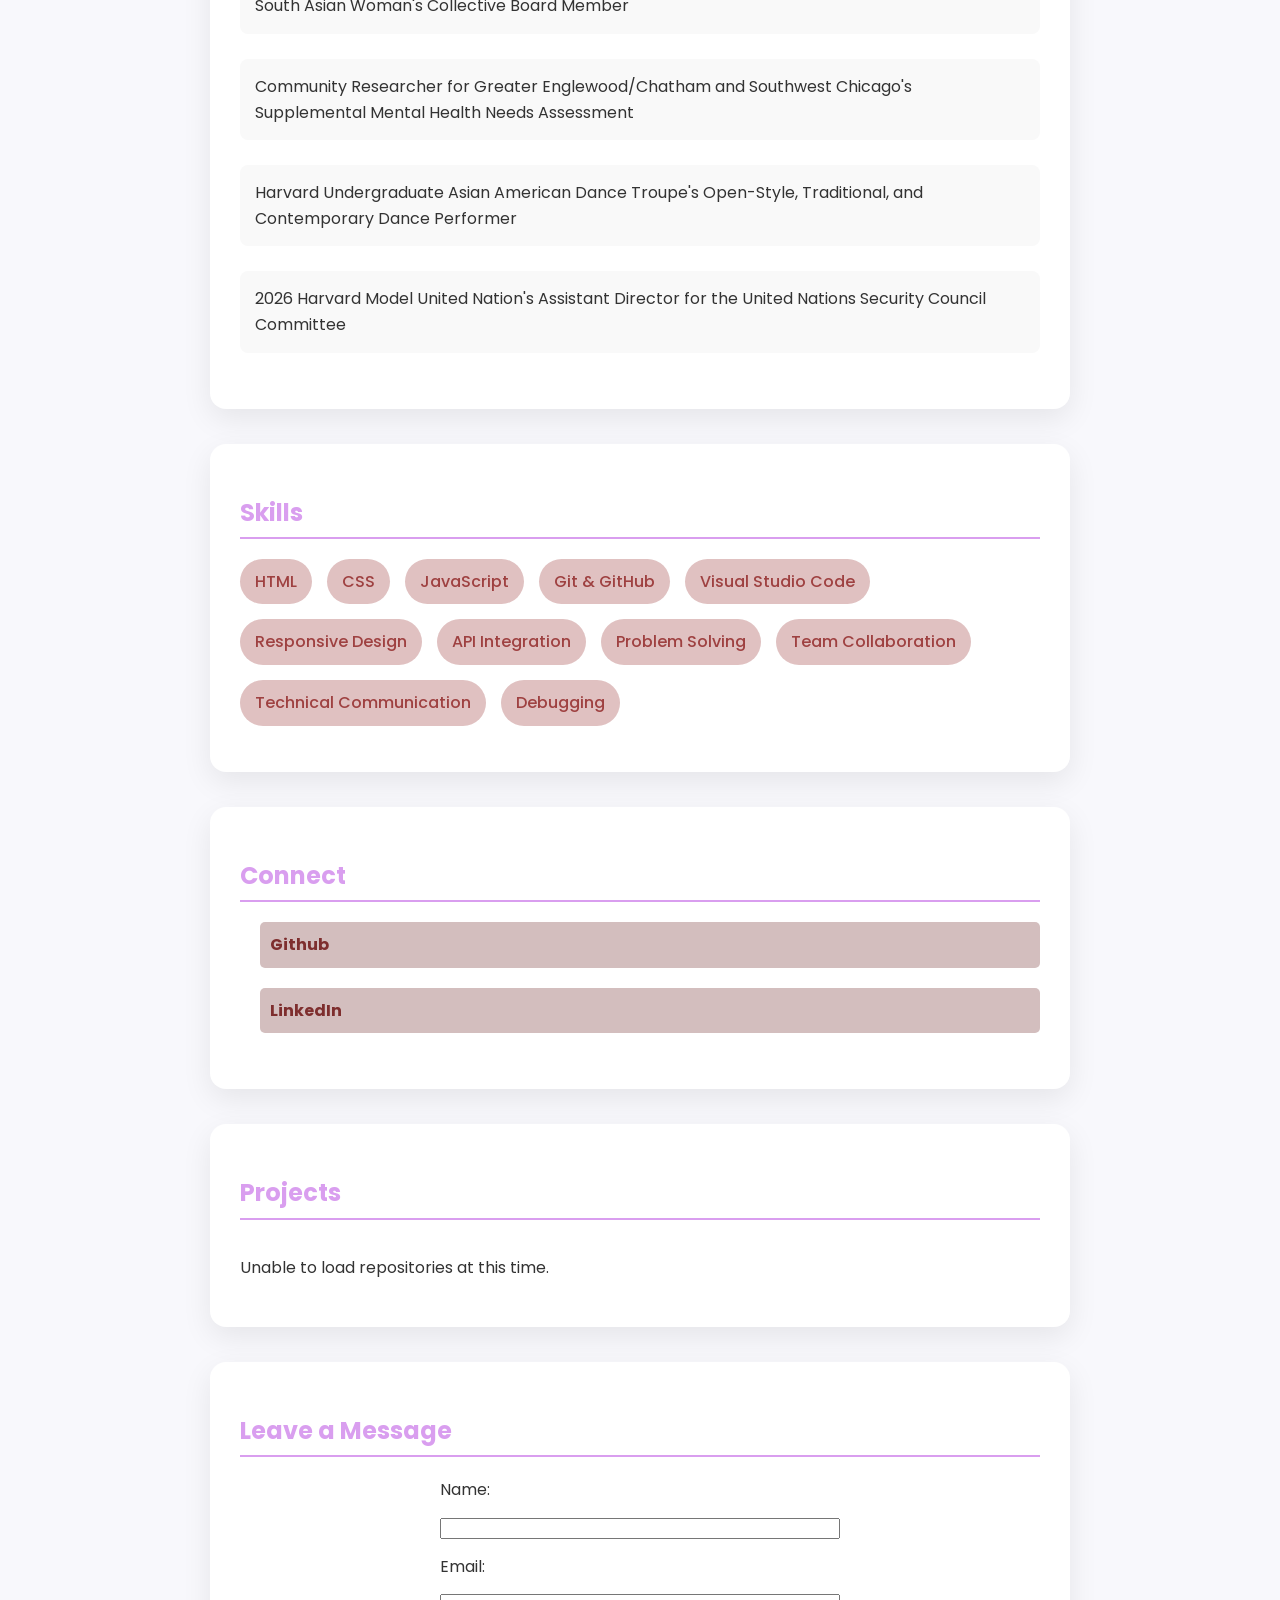
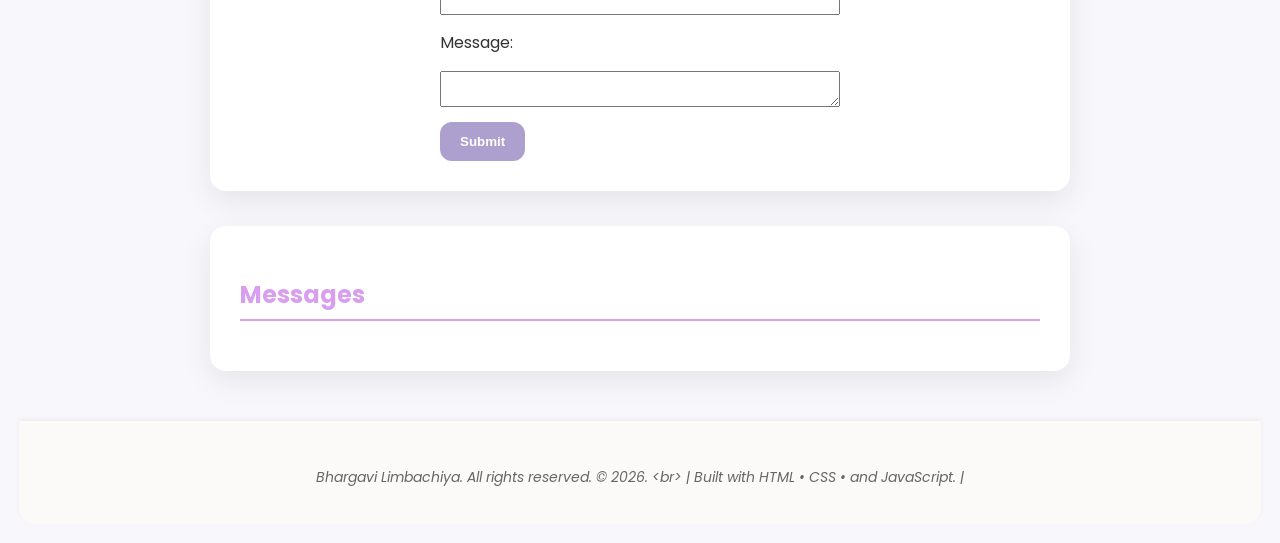
==== commit 9015ebe4: "Complete final project polishing" ====
--- a/index.html
+++ b/index.html
@@ -7,11 +7,14 @@
     <meta charset="UTF-8">
     <meta name="description" content="Personal Portfolio page">
     <meta name="viewport" content="width=device-width, initial-scale=1.0">
+
     <link rel="stylesheet" href="css/index.css">
+
     <link rel="preconnect" href="https://fonts.googleapis.com">
     <link rel="preconnect" href="https://fonts.gstatic.com" crossorigin>
+
     <link href="https://fonts.googleapis.com/css2?family=Poppins:wght@300;400;500;600;700&display=swap" rel="stylesheet">
-    <link rel="stylesheet" href="css/openapi.css">
+    
 </head>
 <body>
 
@@ -38,7 +41,7 @@
 
             <p>Hi there! My name is Bhargavi Limbachiya!</p>
             <p>IN नमस्ते! मेरा नाम भार्गवी लिम्बाचिया है! </p>
-            <p>IN જય માતાજી! મારું નામ ભાર્ગવી લિંબાચિyા છે!</p>
+            <p>GU: જય માતાજી! મારું નામ ભાર્ગવી લિંબાચિયા છે!</p>
             <p>CN 您好！我叫 Bhargavi Limbachiya!</p>
             <p>DE Hallo, Mein Name ist Bhargavi Limbachiya!</p>
         </div>
@@ -75,7 +78,7 @@
 
         <ul>
             <li>
-                <a href="https://github.com/blimbachiya-design">github</a>
+                <a href="https://github.com/blimbachiya-design">Github</a>
             </li>
 
             <li>
